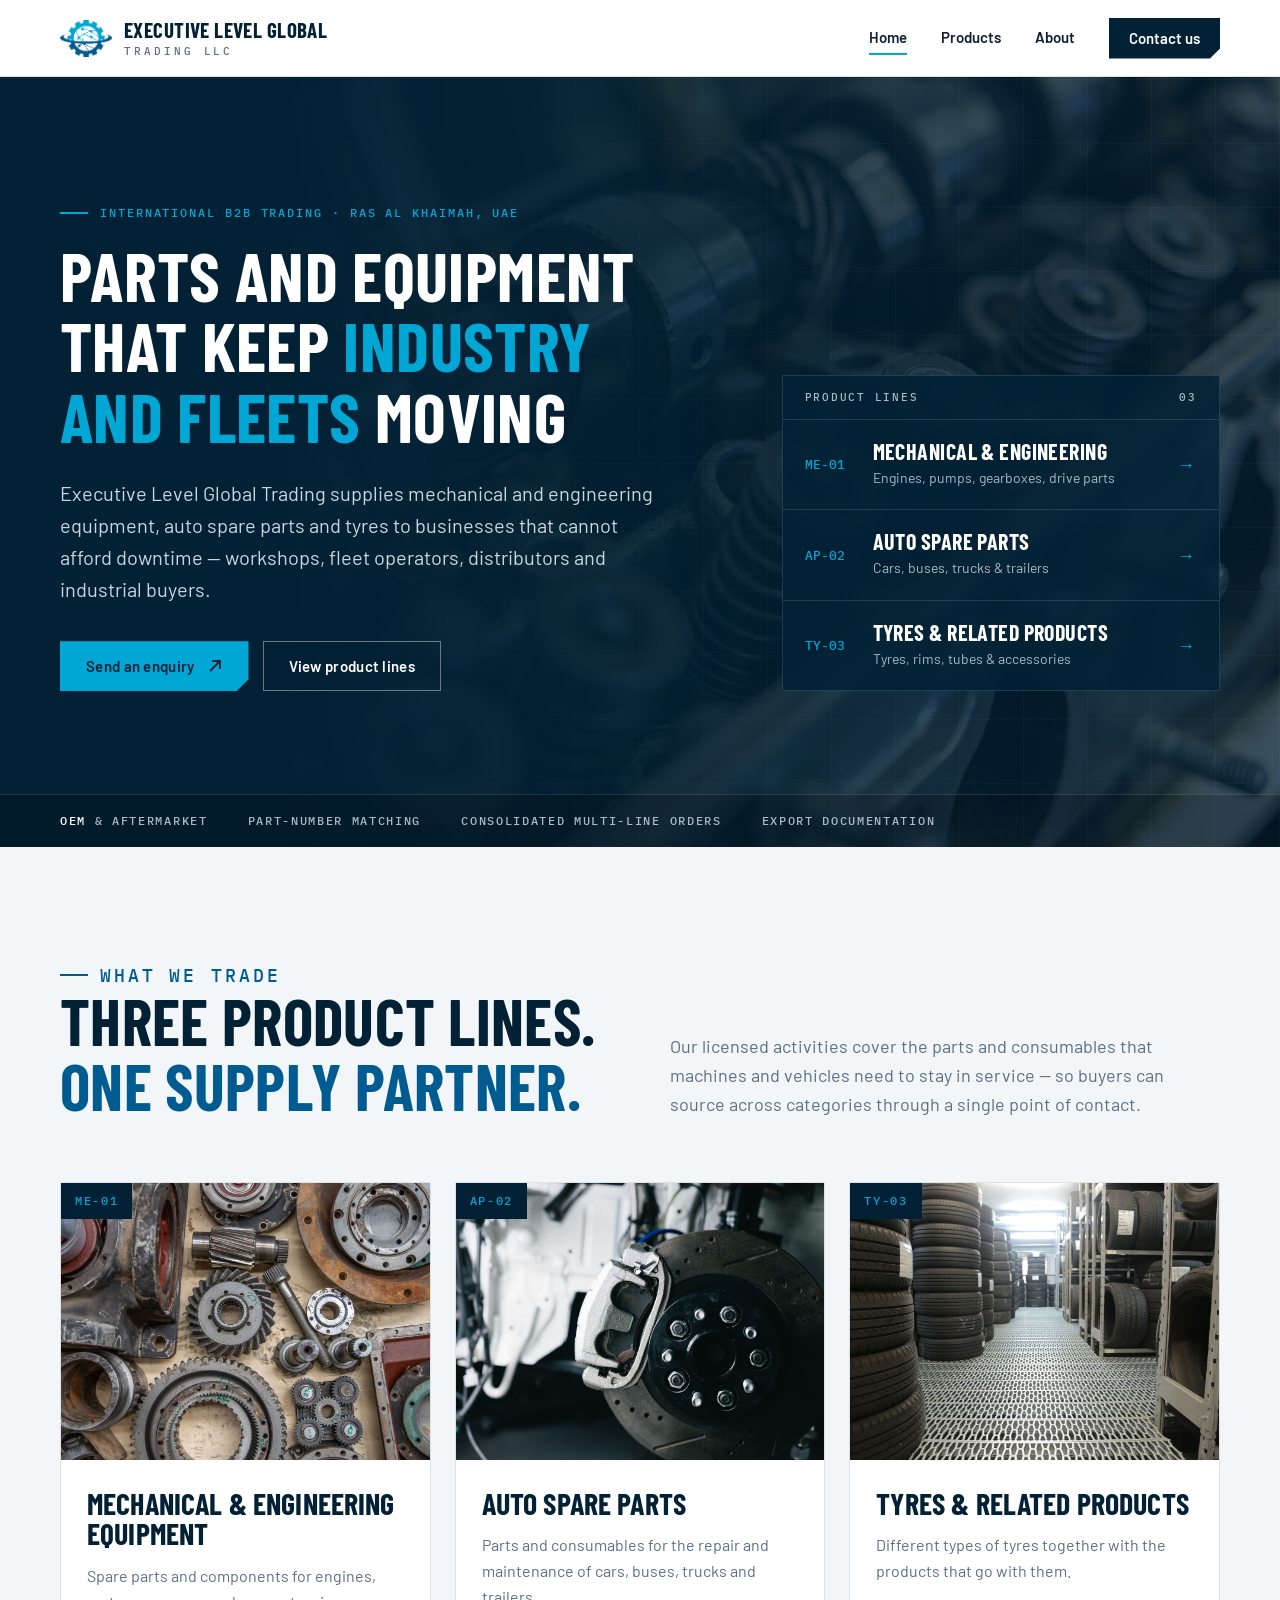
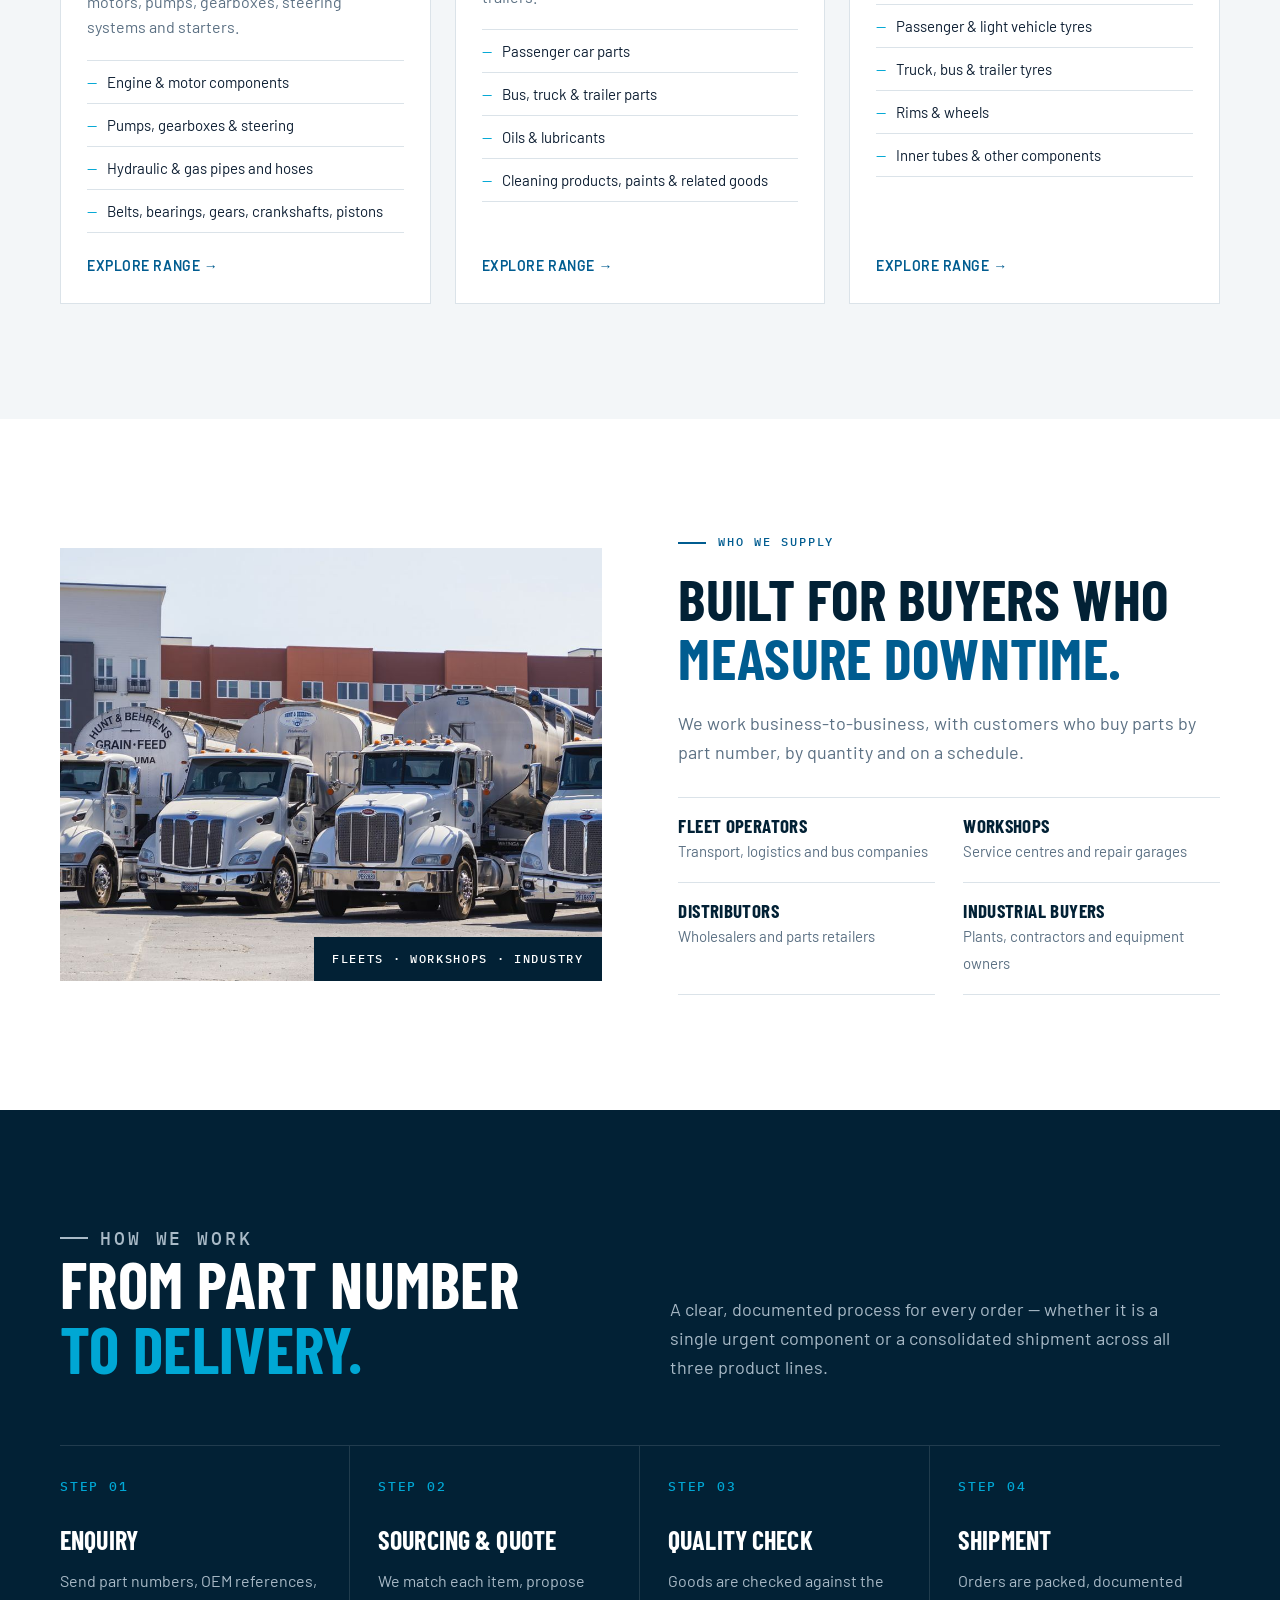
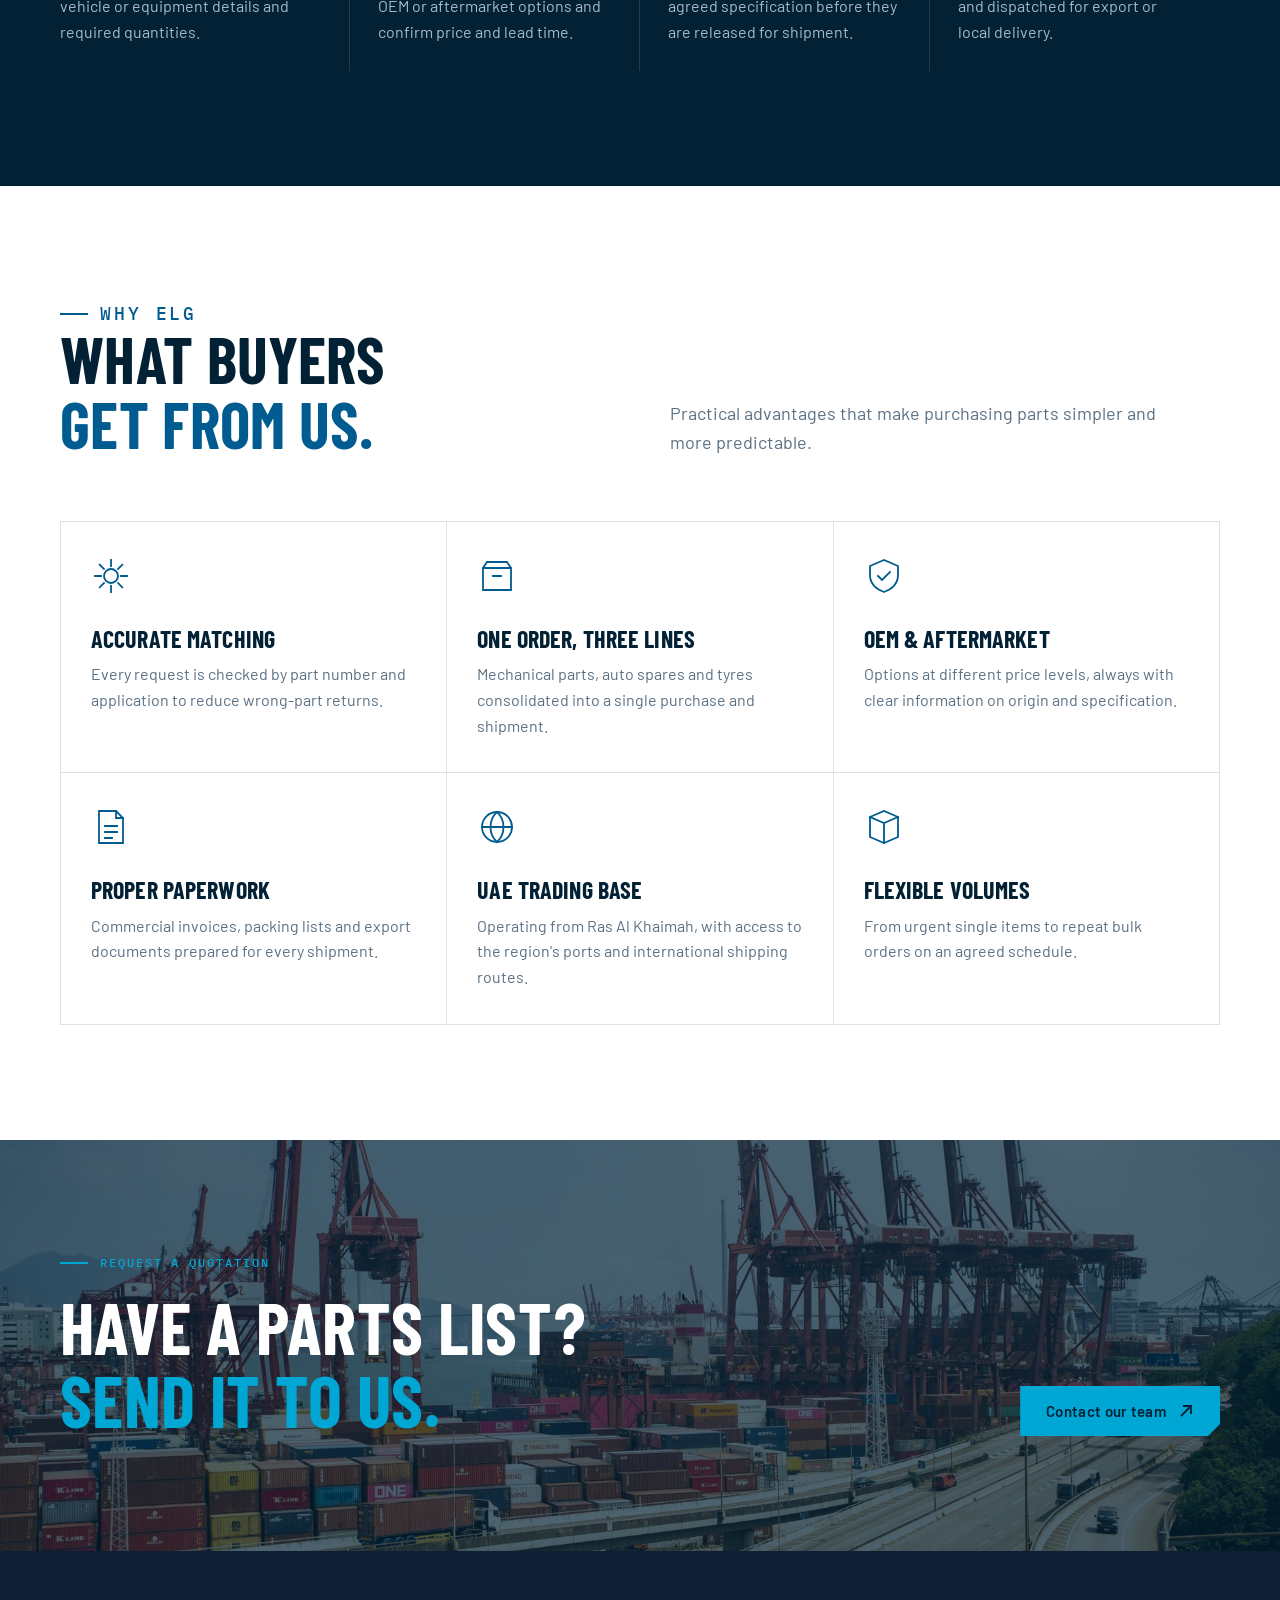
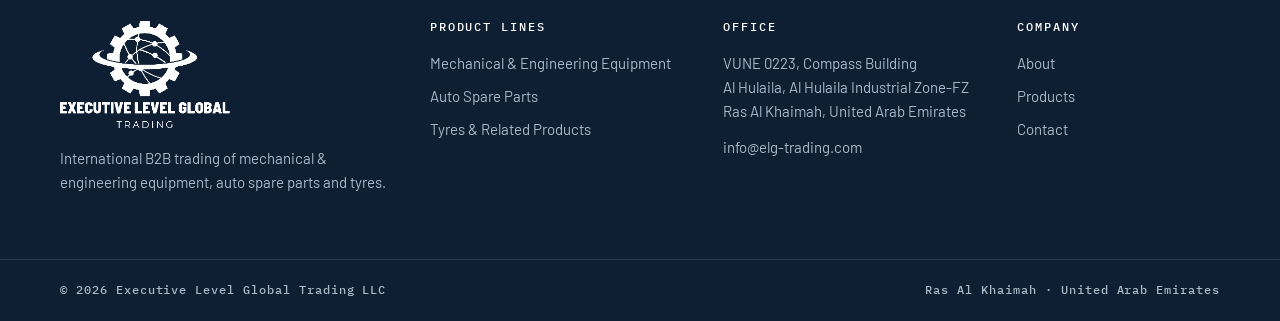
==== index.html @ aacc7387 "Executive Level Global Trading LLC website New B2B site: home, product lines (mechanical & engineeri" ====
<!doctype html>
<html lang="en" class="no-js">
<head>
<meta charset="utf-8">
<meta name="viewport" content="width=device-width, initial-scale=1">
<title>Executive Level Global Trading LLC | Auto Spare Parts, Tyres &amp; Engineering Equipment</title>
<meta name="description" content="Executive Level Global Trading LLC — international B2B trading of mechanical and engineering equipment, auto spare parts, tyres and related products from Ras Al Khaimah, UAE.">
<meta name="theme-color" content="#022135">
<link rel="canonical" href="https://elg-trading.com/">
<link rel="icon" href="favicon.ico" sizes="any">
<link rel="icon" type="image/png" sizes="32x32" href="assets/favicon-32.png">
<link rel="icon" type="image/png" sizes="192x192" href="assets/favicon-192.png">
<link rel="apple-touch-icon" href="assets/apple-touch-icon.png">
<meta property="og:type" content="website">
<meta property="og:site_name" content="Executive Level Global Trading LLC">
<meta property="og:title" content="Executive Level Global Trading LLC | Auto Spare Parts, Tyres &amp; Engineering Equipment">
<meta property="og:description" content="Executive Level Global Trading LLC — international B2B trading of mechanical and engineering equipment, auto spare parts, tyres and related products from Ras Al Khaimah, UAE.">
<meta property="og:url" content="https://elg-trading.com/">
<meta property="og:image" content="https://elg-trading.com/assets/og-image.jpg">
<meta property="og:image:width" content="1200">
<meta property="og:image:height" content="630">
<meta name="twitter:card" content="summary_large_image">
<link rel="preconnect" href="https://fonts.googleapis.com">
<link rel="preconnect" href="https://fonts.gstatic.com" crossorigin>
<link href="https://fonts.googleapis.com/css2?family=Barlow+Condensed:wght@600;700&family=Barlow:wght@400;500;600&family=IBM+Plex+Mono:wght@500&display=swap" rel="stylesheet">
<link rel="stylesheet" href="css/site.css">
<script type="application/ld+json">{"@context": "https://schema.org", "@type": "Organization", "name": "Executive Level Global Trading LLC", "url": "https://elg-trading.com/", "logo": "https://elg-trading.com/assets/logo.png", "image": "https://elg-trading.com/assets/og-image.jpg", "email": "info@elg-trading.com", "description": "International B2B trading of mechanical and engineering equipment, auto spare parts, tyres and related products.", "address": {"@type": "PostalAddress", "streetAddress": "VUNE 0223, Compass Building, Al Hulaila", "addressLocality": "Al Hulaila Industrial Zone-FZ", "addressRegion": "Ras Al Khaimah", "addressCountry": "AE"}}</script>
</head>
<body>
<header class="site-header">
  <div class="wrap">
    <a class="brand" href="index.html" aria-label="Executive Level Global Trading LLC — home">
      <img src="assets/mark.png" alt="" width="52" height="37">
      <span class="brand-name"><strong>Executive Level Global</strong><small>Trading LLC</small></span>
    </a>
    <button class="menu-toggle" aria-label="Menu" aria-expanded="false"><span></span><span></span><span></span></button>
    <nav class="site-nav" aria-label="Main"><a href="index.html" class="active">Home</a><a href="products.html">Products</a><a href="about.html">About</a><a class="nav-cta" href="contact.html">Contact us</a></nav>
  </div>
</header>
<main>
<section class="hero">
  <div class="hero-media"><img src="assets/img/hero-camshaft.jpg" alt="" fetchpriority="high"></div>
  <div class="wrap">
    <div>
      <p class="eyebrow">International B2B trading · Ras Al Khaimah, UAE</p>
      <h1>Parts and equipment that keep <em>industry and fleets</em> moving</h1>
      <p class="hero-lede">Executive Level Global Trading supplies mechanical and engineering equipment, auto spare parts and tyres to businesses that cannot afford downtime — workshops, fleet operators, distributors and industrial buyers.</p>
      <div class="hero-actions">
        <a class="btn btn-primary" href="contact.html">Send an enquiry <svg viewBox="0 0 16 16" fill="none" stroke="currentColor" stroke-width="1.8" aria-hidden="true"><path d="M3 13 13 3M5 3h8v8"/></svg></a>
        <a class="btn btn-ghost" href="products.html">View product lines</a>
      </div>
    </div>
    <div class="spec-sheet" aria-label="Product lines">
      <header><span>Product lines</span><span>03</span></header>
      <a class="spec-row" href="products.html#mechanical"><span class="code">ME-01</span><span><strong>Mechanical &amp; Engineering</strong><span class="sub">Engines, pumps, gearboxes, drive parts</span></span><span class="arrow">→</span></a>
      <a class="spec-row" href="products.html#auto-parts"><span class="code">AP-02</span><span><strong>Auto Spare Parts</strong><span class="sub">Cars, buses, trucks &amp; trailers</span></span><span class="arrow">→</span></a>
      <a class="spec-row" href="products.html#tyres"><span class="code">TY-03</span><span><strong>Tyres &amp; Related Products</strong><span class="sub">Tyres, rims, tubes &amp; accessories</span></span><span class="arrow">→</span></a>
    </div>
  </div>
  <div class="hero-strip"><div class="wrap"><span><b>OEM</b> &amp; aftermarket</span><span>Part-number matching</span><span>Consolidated multi-line orders</span><span>Export documentation</span></div></div>
</section>

<section class="section paper">
  <div class="wrap">
    <div class="section-head">
      <div><p class="eyebrow dark">What we trade</p><h2>Three product lines.<br><span>One supply partner.</span></h2></div>
      <p>Our licensed activities cover the parts and consumables that machines and vehicles need to stay in service — so buyers can source across categories through a single point of contact.</p>
    </div>
    <div class="division-grid">
      <a class="division reveal" href="products.html#mechanical">
        <figure><img src="assets/img/mechanical.jpg" alt="Assorted gears, bearings and mechanical components" loading="lazy"><span class="tag">ME-01</span></figure>
        <div class="division-body">
          <h3>Mechanical &amp; Engineering Equipment</h3>
          <p>Spare parts and components for engines, motors, pumps, gearboxes, steering systems and starters.</p>
          <ul><li>Engine &amp; motor components</li><li>Pumps, gearboxes &amp; steering</li><li>Hydraulic &amp; gas pipes and hoses</li><li>Belts, bearings, gears, crankshafts, pistons</li></ul>
          <span class="more">Explore range →</span>
        </div>
      </a>
      <a class="division reveal" href="products.html#auto-parts">
        <figure><img src="assets/img/auto-parts.jpg" alt="Vehicle brake disc and caliper" loading="lazy"><span class="tag">AP-02</span></figure>
        <div class="division-body">
          <h3>Auto Spare Parts</h3>
          <p>Parts and consumables for the repair and maintenance of cars, buses, trucks and trailers.</p>
          <ul><li>Passenger car parts</li><li>Bus, truck &amp; trailer parts</li><li>Oils &amp; lubricants</li><li>Cleaning products, paints &amp; related goods</li></ul>
          <span class="more">Explore range →</span>
        </div>
      </a>
      <a class="division reveal" href="products.html#tyres">
        <figure><img src="assets/img/tyres.jpg" alt="Tyre storage aisle in a warehouse" loading="lazy"><span class="tag">TY-03</span></figure>
        <div class="division-body">
          <h3>Tyres &amp; Related Products</h3>
          <p>Different types of tyres together with the products that go with them.</p>
          <ul><li>Passenger &amp; light vehicle tyres</li><li>Truck, bus &amp; trailer tyres</li><li>Rims &amp; wheels</li><li>Inner tubes &amp; other components</li></ul>
          <span class="more">Explore range →</span>
        </div>
      </a>
    </div>
  </div>
</section>

<section class="section">
  <div class="wrap split">
    <div class="split-media reveal"><img src="assets/img/fleet.jpg" alt="Row of heavy trucks parked at a depot" loading="lazy"><span class="caption">Fleets · Workshops · Industry</span></div>
    <div class="reveal">
      <p class="eyebrow dark">Who we supply</p>
      <h2>Built for buyers who <span>measure downtime.</span></h2>
      <p class="lead">We work business-to-business, with customers who buy parts by part number, by quantity and on a schedule.</p>
      <div class="client-list">
        <div><strong>Fleet operators</strong><span>Transport, logistics and bus companies</span></div>
        <div><strong>Workshops</strong><span>Service centres and repair garages</span></div>
        <div><strong>Distributors</strong><span>Wholesalers and parts retailers</span></div>
        <div><strong>Industrial buyers</strong><span>Plants, contractors and equipment owners</span></div>
      </div>
    </div>
  </div>
</section>

<section class="section dark">
  <div class="wrap">
    <div class="section-head">
      <div><p class="eyebrow">How we work</p><h2>From part number<br><span>to delivery.</span></h2></div>
      <p>A clear, documented process for every order — whether it is a single urgent component or a consolidated shipment across all three product lines.</p>
    </div>
    <div class="process">
      <div class="step reveal"><span class="num">STEP 01</span><h3>Enquiry</h3><p>Send part numbers, OEM references, vehicle or equipment details and required quantities.</p></div>
      <div class="step reveal"><span class="num">STEP 02</span><h3>Sourcing &amp; quote</h3><p>We match each item, propose OEM or aftermarket options and confirm price and lead time.</p></div>
      <div class="step reveal"><span class="num">STEP 03</span><h3>Quality check</h3><p>Goods are checked against the agreed specification before they are released for shipment.</p></div>
      <div class="step reveal"><span class="num">STEP 04</span><h3>Shipment</h3><p>Orders are packed, documented and dispatched for export or local delivery.</p></div>
    </div>
  </div>
</section>

<section class="section">
  <div class="wrap">
    <div class="section-head">
      <div><p class="eyebrow dark">Why ELG</p><h2>What buyers<br><span>get from us.</span></h2></div>
      <p>Practical advantages that make purchasing parts simpler and more predictable.</p>
    </div>
    <div class="adv-grid">
      <div class="adv reveal"><svg viewBox="0 0 40 40" fill="none" stroke="currentColor" stroke-width="1.8" stroke-linecap="square" aria-hidden="true"><circle cx="20" cy="20" r="7"/><path d="M20 4v6M20 30v6M4 20h6M30 20h6M8.7 8.7l4.2 4.2M27.1 27.1l4.2 4.2M8.7 31.3l4.2-4.2M27.1 12.9l4.2-4.2"/></svg><h3>Accurate matching</h3><p>Every request is checked by part number and application to reduce wrong-part returns.</p></div>
      <div class="adv reveal"><svg viewBox="0 0 40 40" fill="none" stroke="currentColor" stroke-width="1.8" stroke-linecap="square" aria-hidden="true"><path d="M6 12h28v22H6zM6 12l4-6h20l4 6M16 20h8"/></svg><h3>One order, three lines</h3><p>Mechanical parts, auto spares and tyres consolidated into a single purchase and shipment.</p></div>
      <div class="adv reveal"><svg viewBox="0 0 40 40" fill="none" stroke="currentColor" stroke-width="1.8" stroke-linecap="square" aria-hidden="true"><path d="M20 4 6 10v9c0 8 6 14 14 17 8-3 14-9 14-17v-9z"/><path d="m14 20 4 4 8-8"/></svg><h3>OEM &amp; aftermarket</h3><p>Options at different price levels, always with clear information on origin and specification.</p></div>
      <div class="adv reveal"><svg viewBox="0 0 40 40" fill="none" stroke="currentColor" stroke-width="1.8" stroke-linecap="square" aria-hidden="true"><path d="M8 4h17l7 7v25H8z"/><path d="M25 4v7h7M14 19h12M14 25h12M14 31h7"/></svg><h3>Proper paperwork</h3><p>Commercial invoices, packing lists and export documents prepared for every shipment.</p></div>
      <div class="adv reveal"><svg viewBox="0 0 40 40" fill="none" stroke="currentColor" stroke-width="1.8" stroke-linecap="square" aria-hidden="true"><circle cx="20" cy="20" r="15"/><path d="M5 20h30M20 5c4.5 4 6.5 9 6.5 15S24.5 31 20 35c-4.5-4-6.5-9-6.5-15S15.5 9 20 5z"/></svg><h3>UAE trading base</h3><p>Operating from Ras Al Khaimah, with access to the region's ports and international shipping routes.</p></div>
      <div class="adv reveal"><svg viewBox="0 0 40 40" fill="none" stroke="currentColor" stroke-width="1.8" stroke-linecap="square" aria-hidden="true"><path d="M6 30V10l14-6 14 6v20l-14 6z"/><path d="M6 10l14 6 14-6M20 16v20"/></svg><h3>Flexible volumes</h3><p>From urgent single items to repeat bulk orders on an agreed schedule.</p></div>
    </div>
  </div>
</section>

<section class="cta-band">
  <img src="assets/img/port.jpg" alt="" loading="lazy">
  <div class="wrap">
    <div><p class="eyebrow">Request a quotation</p><h2>Have a parts list?<br><span>Send it to us.</span></h2></div>
    <a class="btn btn-primary" href="contact.html">Contact our team <svg viewBox="0 0 16 16" fill="none" stroke="currentColor" stroke-width="1.8" aria-hidden="true"><path d="M3 13 13 3M5 3h8v8"/></svg></a>
  </div>
</section>
</main>
<footer class="site-footer">
  <div class="wrap">
    <div>
      <img src="assets/logo-white.png" alt="Executive Level Global Trading LLC" width="170" height="107" loading="lazy">
      <p>International B2B trading of mechanical &amp; engineering equipment, auto spare parts and tyres.</p>
    </div>
    <div>
      <h4>Product lines</h4>
      <ul>
        <li><a href="products.html#mechanical">Mechanical &amp; Engineering Equipment</a></li>
        <li><a href="products.html#auto-parts">Auto Spare Parts</a></li>
        <li><a href="products.html#tyres">Tyres &amp; Related Products</a></li>
      </ul>
    </div>
    <div>
      <h4>Office</h4>
      <address>VUNE 0223, Compass Building<br>Al Hulaila, Al Hulaila Industrial Zone-FZ<br>Ras Al Khaimah, United Arab Emirates</address>
      <p style="margin-top:12px"><a href="mailto:info@elg-trading.com">info@elg-trading.com</a></p>
    </div>
    <div>
      <h4>Company</h4>
      <ul>
        <li><a href="about.html">About</a></li>
        <li><a href="products.html">Products</a></li>
        <li><a href="contact.html">Contact</a></li>
      </ul>
    </div>
  </div>
  <div class="footer-bottom">
    <div class="wrap">
      <span>© <span data-year>2026</span> Executive Level Global Trading LLC</span>
      <span>Ras Al Khaimah · United Arab Emirates</span>
    </div>
  </div>
</footer>
<script src="js/site.js"></script>
</body>
</html>
---- css/site.css ----
:root {
  --navy: #022135;
  --navy-2: #0a3049;
  --ink: #0e1f33;
  --blue: #005c90;
  --cyan: #00a7d4;
  --steel: #5b7083;
  --mist: #a9bac7;
  --paper: #f3f6f8;
  --white: #ffffff;
  --line: #dbe3e9;
  --line-dark: rgba(255, 255, 255, .12);
  --display: 'Barlow Condensed', 'Arial Narrow', sans-serif;
  --body: 'Barlow', 'Segoe UI', Arial, sans-serif;
  --mono: 'IBM Plex Mono', Consolas, monospace;
  --wrap: 1240px;
  --gutter: clamp(16px, 4vw, 40px);
}

*, *::before, *::after { box-sizing: border-box; }
html { scroll-behavior: smooth; }
body {
  margin: 0;
  background: var(--white);
  color: var(--ink);
  font: 400 17px/1.6 var(--body);
  -webkit-font-smoothing: antialiased;
  overflow-x: hidden;
}
img { max-width: 100%; display: block; }
a { color: inherit; }
h1, h2, h3, h4 { font-family: var(--display); font-weight: 700; line-height: 1.02; margin: 0; letter-spacing: .005em; }
p { margin: 0 0 1em; }

.wrap { width: 100%; max-width: var(--wrap); margin: 0 auto; padding: 0 var(--gutter); }

.eyebrow {
  font: 500 12px/1.4 var(--mono);
  letter-spacing: .16em;
  text-transform: uppercase;
  color: var(--cyan);
  margin: 0 0 18px;
  display: flex;
  align-items: center;
  gap: 12px;
}
.eyebrow::before { content: ""; width: 28px; height: 2px; background: currentColor; flex: none; }
.eyebrow.dark { color: var(--blue); }

/* ---------- header ---------- */
.site-header {
  position: sticky;
  top: 0;
  z-index: 50;
  background: rgba(255, 255, 255, .97);
  border-bottom: 1px solid var(--line);
}
.site-header .wrap { display: flex; align-items: center; justify-content: space-between; height: 76px; gap: 24px; }
.brand { display: flex; align-items: center; gap: 12px; text-decoration: none; color: var(--navy); flex: none; }
.brand img { width: 52px; height: auto; }
.brand-name { display: flex; flex-direction: column; line-height: 1; }
.brand-name strong { font: 700 21px/1 var(--display); letter-spacing: .02em; text-transform: uppercase; }
.brand-name small { font: 500 10.5px/1 var(--mono); letter-spacing: .28em; text-transform: uppercase; color: var(--steel); margin-top: 6px; }

.site-nav { display: flex; align-items: center; gap: 34px; }
.site-nav a {
  text-decoration: none;
  font: 600 15px/1 var(--body);
  color: var(--ink);
  padding: 8px 0;
  border-bottom: 2px solid transparent;
}
.site-nav a:hover { color: var(--blue); }
.site-nav a.active { border-bottom-color: var(--cyan); }
.site-nav .nav-cta {
  background: var(--navy);
  color: var(--white);
  padding: 13px 20px;
  border: 0;
  clip-path: polygon(0 0, 100% 0, 100% calc(100% - 10px), calc(100% - 10px) 100%, 0 100%);
}
.site-nav .nav-cta:hover { background: var(--blue); color: var(--white); }

.menu-toggle { display: none; background: none; border: 0; width: 44px; height: 44px; padding: 10px; cursor: pointer; }
.menu-toggle span { display: block; height: 2px; background: var(--navy); margin: 6px 0; transition: transform .25s, opacity .25s; }
.menu-open .menu-toggle span:nth-child(1) { transform: translateY(8px) rotate(45deg); }
.menu-open .menu-toggle span:nth-child(2) { opacity: 0; }
.menu-open .menu-toggle span:nth-child(3) { transform: translateY(-8px) rotate(-45deg); }

/* ---------- buttons ---------- */
.btn {
  display: inline-flex;
  align-items: center;
  gap: 12px;
  font: 600 15px/1 var(--body);
  letter-spacing: .02em;
  text-decoration: none;
  padding: 17px 26px;
  border: 0;
  cursor: pointer;
  clip-path: polygon(0 0, 100% 0, 100% calc(100% - 12px), calc(100% - 12px) 100%, 0 100%);
  transition: background .2s, color .2s;
}
.btn svg { width: 16px; height: 16px; }
.btn-primary { background: var(--cyan); color: var(--navy); }
.btn-primary:hover { background: var(--white); }
.btn-dark { background: var(--navy); color: var(--white); }
.btn-dark:hover { background: var(--blue); }
.btn-ghost { background: transparent; color: var(--white); box-shadow: inset 0 0 0 1px rgba(255, 255, 255, .4); clip-path: none; }
.btn-ghost:hover { background: rgba(255, 255, 255, .08); }

/* ---------- hero ---------- */
.hero {
  position: relative;
  background: var(--navy);
  color: var(--white);
  overflow: hidden;
  isolation: isolate;
}
.hero-media { position: absolute; inset: 0; z-index: -2; }
.hero-media img { width: 100%; height: 100%; object-fit: cover; opacity: .38; }
.hero::before {
  content: "";
  position: absolute;
  inset: 0;
  z-index: -1;
  background:
    linear-gradient(90deg, var(--navy) 22%, rgba(2, 33, 53, .55) 70%, rgba(2, 33, 53, .3)),
    repeating-linear-gradient(0deg, transparent 0 63px, rgba(255, 255, 255, .045) 63px 64px),
    repeating-linear-gradient(90deg, transparent 0 63px, rgba(255, 255, 255, .045) 63px 64px);
}
.hero .wrap {
  display: grid;
  grid-template-columns: minmax(0, 1.25fr) minmax(0, .85fr);
  gap: clamp(32px, 6vw, 90px);
  align-items: end;
  padding-top: clamp(70px, 10vw, 130px);
  padding-bottom: clamp(60px, 8vw, 110px);
}
.hero h1 { font-size: clamp(42px, 5.4vw, 76px); text-transform: uppercase; margin-bottom: 26px; }
.hero h1 em { font-style: normal; color: var(--cyan); }
.hero-lede { font-size: clamp(17px, 1.6vw, 20px); color: #c9d6df; max-width: 600px; margin-bottom: 36px; }
.hero-actions { display: flex; flex-wrap: wrap; gap: 14px; }

.spec-sheet {
  background: rgba(2, 33, 53, .82);
  border: 1px solid var(--line-dark);
  backdrop-filter: blur(6px);
}
.spec-sheet header {
  display: flex;
  justify-content: space-between;
  font: 500 11px/1 var(--mono);
  letter-spacing: .16em;
  color: var(--mist);
  padding: 16px 22px;
  border-bottom: 1px solid var(--line-dark);
  text-transform: uppercase;
}
.spec-row {
  display: grid;
  grid-template-columns: 54px 1fr 20px;
  align-items: center;
  gap: 14px;
  padding: 20px 22px;
  border-bottom: 1px solid var(--line-dark);
  text-decoration: none;
  transition: background .2s;
}
.spec-row:last-child { border-bottom: 0; }
.spec-row:hover { background: rgba(0, 167, 212, .1); }
.spec-row .code { font: 500 13px/1 var(--mono); color: var(--cyan); }
.spec-row strong { display: block; font: 700 22px/1.05 var(--display); text-transform: uppercase; letter-spacing: .02em; }
.spec-row span.sub { display: block; font-size: 14px; color: var(--mist); margin-top: 4px; }
.spec-row .arrow { color: var(--cyan); font-size: 18px; }

.hero-strip { border-top: 1px solid var(--line-dark); background: rgba(0, 0, 0, .18); }
.hero-strip .wrap {
  display: flex;
  flex-wrap: wrap;
  gap: 10px 40px;
  padding-top: 18px;
  padding-bottom: 18px;
  align-items: center;
  font: 500 12px/1.4 var(--mono);
  letter-spacing: .14em;
  text-transform: uppercase;
  color: var(--mist);
}
.hero-strip b { color: var(--white); font-weight: 500; }

/* ---------- sections ---------- */
.section { padding: clamp(70px, 9vw, 120px) 0; }
.section.paper { background: var(--paper); }
.section.dark { background: var(--navy); color: var(--white); }
.section-head {
  display: grid;
  grid-template-columns: minmax(0, 1fr) minmax(0, 1fr);
  gap: 24px 60px;
  align-items: end;
  margin-bottom: clamp(40px, 5vw, 64px);
}
.section-head h2 { font-size: clamp(38px, 5vw, 64px); text-transform: uppercase; color: var(--navy); }
.section.dark .section-head h2 { color: var(--white); }
.section-head h2 span { color: var(--blue); }
.section.dark .section-head h2 span { color: var(--cyan); }
.section-head p { color: var(--steel); font-size: 18px; margin: 0; max-width: 520px; }
.section.dark .section-head p { color: var(--mist); }

/* divisions */
.division-grid { display: grid; grid-template-columns: repeat(3, minmax(0, 1fr)); gap: 24px; }
.division {
  display: flex;
  flex-direction: column;
  background: var(--white);
  border: 1px solid var(--line);
  text-decoration: none;
  transition: border-color .2s, transform .2s;
}
.division:hover { border-color: var(--blue); transform: translateY(-4px); }
.division figure { margin: 0; position: relative; aspect-ratio: 4 / 3; overflow: hidden; background: var(--navy); }
.division figure img { width: 100%; height: 100%; object-fit: cover; transition: transform .6s; }
.division:hover figure img { transform: scale(1.04); }
.division .tag {
  position: absolute;
  left: 0;
  top: 0;
  background: var(--navy);
  color: var(--cyan);
  font: 500 12px/1 var(--mono);
  letter-spacing: .14em;
  padding: 12px 14px;
}
.division-body { padding: 28px 26px 30px; display: flex; flex-direction: column; flex: 1; }
.division h3 { font-size: 30px; text-transform: uppercase; color: var(--navy); margin-bottom: 14px; }
.division p { color: var(--steel); font-size: 16px; }
.division ul { list-style: none; margin: 4px 0 26px; padding: 0; border-top: 1px solid var(--line); }
.division li { padding: 9px 0; border-bottom: 1px solid var(--line); font-size: 15px; display: flex; gap: 10px; }
.division li::before { content: "—"; color: var(--cyan); }
.division .more { margin-top: auto; font: 600 14px/1 var(--body); color: var(--blue); letter-spacing: .04em; text-transform: uppercase; }

/* clients */
.split { display: grid; grid-template-columns: minmax(0, 1fr) minmax(0, 1fr); gap: clamp(32px, 6vw, 80px); align-items: center; }
.split-media { position: relative; }
.split-media img { width: 100%; aspect-ratio: 5 / 4; object-fit: cover; }
.split-media .caption {
  position: absolute;
  right: 0;
  bottom: 0;
  background: var(--navy);
  color: var(--white);
  font: 500 12px/1.4 var(--mono);
  letter-spacing: .14em;
  text-transform: uppercase;
  padding: 14px 18px;
}
.split h2 { font-size: clamp(36px, 4.6vw, 58px); text-transform: uppercase; color: var(--navy); margin-bottom: 22px; }
.split h2 span { color: var(--blue); }
.split .lead { color: var(--steel); font-size: 18px; }
.client-list { display: grid; grid-template-columns: 1fr 1fr; gap: 0 28px; margin-top: 30px; border-top: 1px solid var(--line); }
.client-list div { padding: 18px 0; border-bottom: 1px solid var(--line); }
.client-list strong { display: block; font: 700 19px/1.1 var(--display); text-transform: uppercase; color: var(--navy); letter-spacing: .02em; }
.client-list span { font-size: 15px; color: var(--steel); }

/* process */
.process { display: grid; grid-template-columns: repeat(4, minmax(0, 1fr)); border-top: 1px solid var(--line-dark); counter-reset: step; }
.step { padding: 34px 28px 10px 0; border-right: 1px solid var(--line-dark); }
.step + .step { padding-left: 28px; }
.step:last-child { border-right: 0; }
.step .num { font: 500 13px/1 var(--mono); color: var(--cyan); letter-spacing: .14em; display: block; margin-bottom: 34px; }
.step h3 { font-size: 26px; text-transform: uppercase; margin-bottom: 14px; }
.step p { color: var(--mist); font-size: 16px; }

/* advantages */
.adv-grid { display: grid; grid-template-columns: repeat(3, minmax(0, 1fr)); gap: 1px; background: var(--line); border: 1px solid var(--line); }
.adv { background: var(--white); padding: 34px 30px; }
.adv svg { width: 40px; height: 40px; color: var(--blue); margin-bottom: 24px; }
.adv h3 { font-size: 24px; text-transform: uppercase; color: var(--navy); margin-bottom: 10px; }
.adv p { color: var(--steel); font-size: 16px; margin: 0; }

/* CTA band */
.cta-band { position: relative; color: var(--white); background: var(--navy); overflow: hidden; isolation: isolate; }
.cta-band img { position: absolute; inset: 0; width: 100%; height: 100%; object-fit: cover; opacity: .3; z-index: -1; }
.cta-band .wrap { padding-top: clamp(70px, 9vw, 120px); padding-bottom: clamp(70px, 9vw, 120px); display: flex; flex-wrap: wrap; align-items: end; justify-content: space-between; gap: 30px; }
.cta-band h2 { font-size: clamp(40px, 5.6vw, 76px); text-transform: uppercase; max-width: 800px; }
.cta-band h2 span { color: var(--cyan); }

/* ---------- page hero (inner pages) ---------- */
.page-hero { background: var(--navy); color: var(--white); position: relative; overflow: hidden; isolation: isolate; }
.page-hero::before {
  content: "";
  position: absolute;
  inset: 0;
  z-index: -1;
  background:
    repeating-linear-gradient(0deg, transparent 0 63px, rgba(255, 255, 255, .045) 63px 64px),
    repeating-linear-gradient(90deg, transparent 0 63px, rgba(255, 255, 255, .045) 63px 64px);
}
.page-hero .wrap { padding-top: clamp(60px, 8vw, 110px); padding-bottom: clamp(50px, 7vw, 90px); }
.page-hero h1 { font-size: clamp(46px, 7vw, 92px); text-transform: uppercase; max-width: 960px; margin-bottom: 22px; }
.page-hero h1 span { color: var(--cyan); }
.page-hero p { color: #c9d6df; font-size: 19px; max-width: 680px; margin: 0; }
.page-hero .crumbs { font: 500 12px/1 var(--mono); letter-spacing: .16em; color: var(--mist); text-transform: uppercase; margin-bottom: 28px; }
.page-hero .crumbs a { text-decoration: none; }
.page-hero .crumbs a:hover { color: var(--white); }

/* jump nav on products page */
.jump { background: var(--paper); border-bottom: 1px solid var(--line); position: sticky; top: 76px; z-index: 40; }
.jump .wrap { display: flex; gap: 0; overflow-x: auto; }
.jump a {
  flex: none;
  text-decoration: none;
  padding: 18px 26px 18px 0;
  margin-right: 26px;
  font: 600 14px/1 var(--body);
  letter-spacing: .04em;
  text-transform: uppercase;
  color: var(--steel);
  border-right: 1px solid var(--line);
}
.jump a:last-child { border-right: 0; }
.jump a b { font: 500 12px/1 var(--mono); color: var(--cyan); margin-right: 8px; }
.jump a:hover { color: var(--navy); }

/* catalogue */
.catalogue { scroll-margin-top: 140px; }
.cat-intro { display: grid; grid-template-columns: minmax(0, .9fr) minmax(0, 1.1fr); gap: clamp(32px, 6vw, 80px); align-items: start; margin-bottom: 50px; }
.cat-intro .code { font: 500 13px/1.6 var(--mono); letter-spacing: .16em; color: var(--blue); display: block; margin-bottom: 18px; }
.cat-intro h2 { font-size: clamp(40px, 5.2vw, 68px); text-transform: uppercase; color: var(--navy); margin-bottom: 22px; }
.cat-intro p { color: var(--steel); font-size: 18px; }
.cat-intro img { width: 100%; aspect-ratio: 16 / 10; object-fit: cover; }
.cat-grid { display: grid; grid-template-columns: repeat(3, minmax(0, 1fr)); gap: 1px; background: var(--line); border: 1px solid var(--line); }
.cat-card { background: var(--white); padding: 28px 26px 26px; }
.section.paper .cat-card { background: var(--white); }
.cat-card .ref { font: 500 12px/1 var(--mono); color: var(--cyan); letter-spacing: .12em; }
.cat-card h3 { font-size: 23px; text-transform: uppercase; color: var(--navy); margin: 14px 0 12px; }
.cat-card p { color: var(--steel); font-size: 15.5px; margin: 0; }
.cat-strip { display: grid; grid-template-columns: repeat(3, minmax(0, 1fr)); gap: 24px; margin-top: 24px; }
.cat-strip img { width: 100%; aspect-ratio: 4 / 3; object-fit: cover; }

.note {
  margin-top: 40px;
  padding: 24px 28px;
  border-left: 3px solid var(--cyan);
  background: var(--paper);
  color: var(--ink);
  font-size: 16px;
}
.section.paper .note { background: var(--white); }

/* about */
.facts { display: grid; grid-template-columns: repeat(3, minmax(0, 1fr)); border-top: 1px solid var(--line); border-bottom: 1px solid var(--line); }
.fact { padding: 30px 28px 30px 0; }
.fact + .fact { border-left: 1px solid var(--line); padding-left: 28px; }
.fact span { display: block; font: 500 12px/1 var(--mono); letter-spacing: .14em; text-transform: uppercase; color: var(--steel); margin-bottom: 12px; }
.fact strong { font: 700 24px/1.15 var(--display); text-transform: uppercase; color: var(--navy); }
.licence-list { list-style: none; margin: 0; padding: 0; border-top: 1px solid var(--line-dark); }
.licence-list li { display: grid; grid-template-columns: 70px 1fr; gap: 20px; padding: 26px 0; border-bottom: 1px solid var(--line-dark); }
.licence-list .code { font: 500 13px/1.6 var(--mono); color: var(--cyan); }
.licence-list strong { display: block; font: 700 26px/1.1 var(--display); text-transform: uppercase; margin-bottom: 8px; }
.licence-list p { color: var(--mist); margin: 0; font-size: 16px; }
.values { display: grid; grid-template-columns: repeat(4, minmax(0, 1fr)); gap: 24px; }
.value { border-top: 3px solid var(--navy); padding-top: 22px; }
.value h3 { font-size: 26px; text-transform: uppercase; color: var(--navy); margin-bottom: 10px; }
.value p { color: var(--steel); font-size: 16px; margin: 0; }

/* contact */
.contact-grid { display: grid; grid-template-columns: minmax(0, .85fr) minmax(0, 1.15fr); gap: clamp(32px, 6vw, 80px); align-items: start; }
.office { background: var(--navy); color: var(--white); padding: clamp(28px, 4vw, 44px); }
.office .label { font: 500 12px/1 var(--mono); letter-spacing: .16em; text-transform: uppercase; color: var(--cyan); display: block; margin-bottom: 12px; }
.office address { font-style: normal; font: 600 24px/1.25 var(--display); text-transform: uppercase; letter-spacing: .02em; margin-bottom: 30px; }
.office .mail { font: 600 22px/1.2 var(--body); color: var(--white); text-decoration: none; border-bottom: 2px solid var(--cyan); }
.office .mail:hover { color: var(--cyan); }
.office hr { border: 0; border-top: 1px solid var(--line-dark); margin: 30px 0; }
.office .btn { margin-top: 6px; }

.form { display: grid; grid-template-columns: 1fr 1fr; gap: 20px; }
.form .full { grid-column: 1 / -1; }
.form label { display: block; font: 500 12px/1 var(--mono); letter-spacing: .14em; text-transform: uppercase; color: var(--steel); margin-bottom: 10px; }
.form input, .form select, .form textarea {
  width: 100%;
  font: 400 16px/1.4 var(--body);
  color: var(--ink);
  background: var(--paper);
  border: 1px solid var(--line);
  border-radius: 0;
  padding: 14px 16px;
  outline: none;
  transition: border-color .2s, background .2s;
}
.form input:focus, .form select:focus, .form textarea:focus { border-color: var(--blue); background: var(--white); }
.form textarea { min-height: 150px; resize: vertical; }
.form .hint { font-size: 14px; color: var(--steel); margin: 0; }

/* ---------- footer ---------- */
.site-footer { background: var(--ink); color: var(--mist); font-size: 15px; }
.site-footer .wrap { display: grid; grid-template-columns: 1.3fr 1fr 1fr .8fr; gap: 40px; padding-top: 70px; padding-bottom: 50px; }
.site-footer img { width: 170px; margin-bottom: 18px; }
.site-footer h4 { font: 500 12px/1 var(--mono); letter-spacing: .16em; text-transform: uppercase; color: var(--white); margin-bottom: 18px; }
.site-footer ul { list-style: none; margin: 0; padding: 0; }
.site-footer li { margin-bottom: 9px; }
.site-footer a { text-decoration: none; }
.site-footer a:hover { color: var(--white); }
.site-footer address { font-style: normal; }
.footer-bottom { border-top: 1px solid var(--line-dark); }
.footer-bottom .wrap { display: flex; flex-wrap: wrap; justify-content: space-between; gap: 10px; padding-top: 22px; padding-bottom: 22px; font: 500 12px/1.4 var(--mono); letter-spacing: .08em; grid-template-columns: none; }

/* ---------- reveal ---------- */
.reveal { opacity: 0; transform: translateY(18px); transition: opacity .7s ease, transform .7s ease; }
.reveal.in { opacity: 1; transform: none; }
@media (prefers-reduced-motion: reduce) {
  .reveal { opacity: 1; transform: none; transition: none; }
  html { scroll-behavior: auto; }
}
.no-js .reveal { opacity: 1; transform: none; }

/* ---------- responsive ---------- */
@media (max-width: 1080px) {
  .site-nav { gap: 24px; }
  .division-grid, .cat-grid { grid-template-columns: 1fr 1fr; }
  .adv-grid { grid-template-columns: 1fr 1fr; }
  .process { grid-template-columns: 1fr 1fr; }
  .step:nth-child(2) { border-right: 0; }
  .step:nth-child(3) { padding-left: 0; }
  .step:nth-child(n+3) { border-top: 1px solid var(--line-dark); }
  .values { grid-template-columns: 1fr 1fr; }
  .site-footer .wrap { grid-template-columns: 1fr 1fr; }
}
@media (max-width: 900px) {
  .menu-toggle { display: block; }
  .site-nav {
    position: fixed;
    top: 76px;
    left: 0;
    right: 0;
    bottom: 0;
    background: var(--white);
    flex-direction: column;
    align-items: stretch;
    gap: 0;
    padding: 10px var(--gutter) 30px;
    transform: translateX(100%);
    transition: transform .3s ease;
    overflow-y: auto;
  }
  .menu-open .site-nav { transform: none; }
  .site-nav a { font-size: 22px; font-family: var(--display); text-transform: uppercase; padding: 20px 0; border-bottom: 1px solid var(--line); }
  .site-nav a.active { border-bottom-color: var(--line); color: var(--blue); }
  .site-nav .nav-cta { margin-top: 24px; text-align: center; padding: 20px; }
  .hero .wrap, .split, .cat-intro, .contact-grid, .section-head { grid-template-columns: 1fr; }
  .hero .wrap { align-items: start; }
  .split-media { order: -1; }
  .cat-strip { grid-template-columns: 1fr 1fr; }
  .cat-strip img:nth-child(3) { display: none; }
  .facts { grid-template-columns: 1fr; }
  .fact + .fact { border-left: 0; padding-left: 0; border-top: 1px solid var(--line); }
}
@media (max-width: 640px) {
  body { font-size: 16px; }
  .brand img { width: 44px; }
  .brand-name strong { font-size: 18px; }
  .brand-name small { letter-spacing: .2em; }
  .division-grid, .cat-grid, .adv-grid, .process, .values, .client-list, .form { grid-template-columns: 1fr; }
  .step, .step + .step { padding: 28px 0 6px; border-right: 0; }
  .step + .step { border-top: 1px solid var(--line-dark); }
  .step .num { margin-bottom: 18px; }
  .site-footer .wrap { grid-template-columns: 1fr; }
  .hero-actions .btn { width: 100%; justify-content: center; }
  .spec-row strong { font-size: 20px; }
  .licence-list li { grid-template-columns: 1fr; gap: 8px; }
}
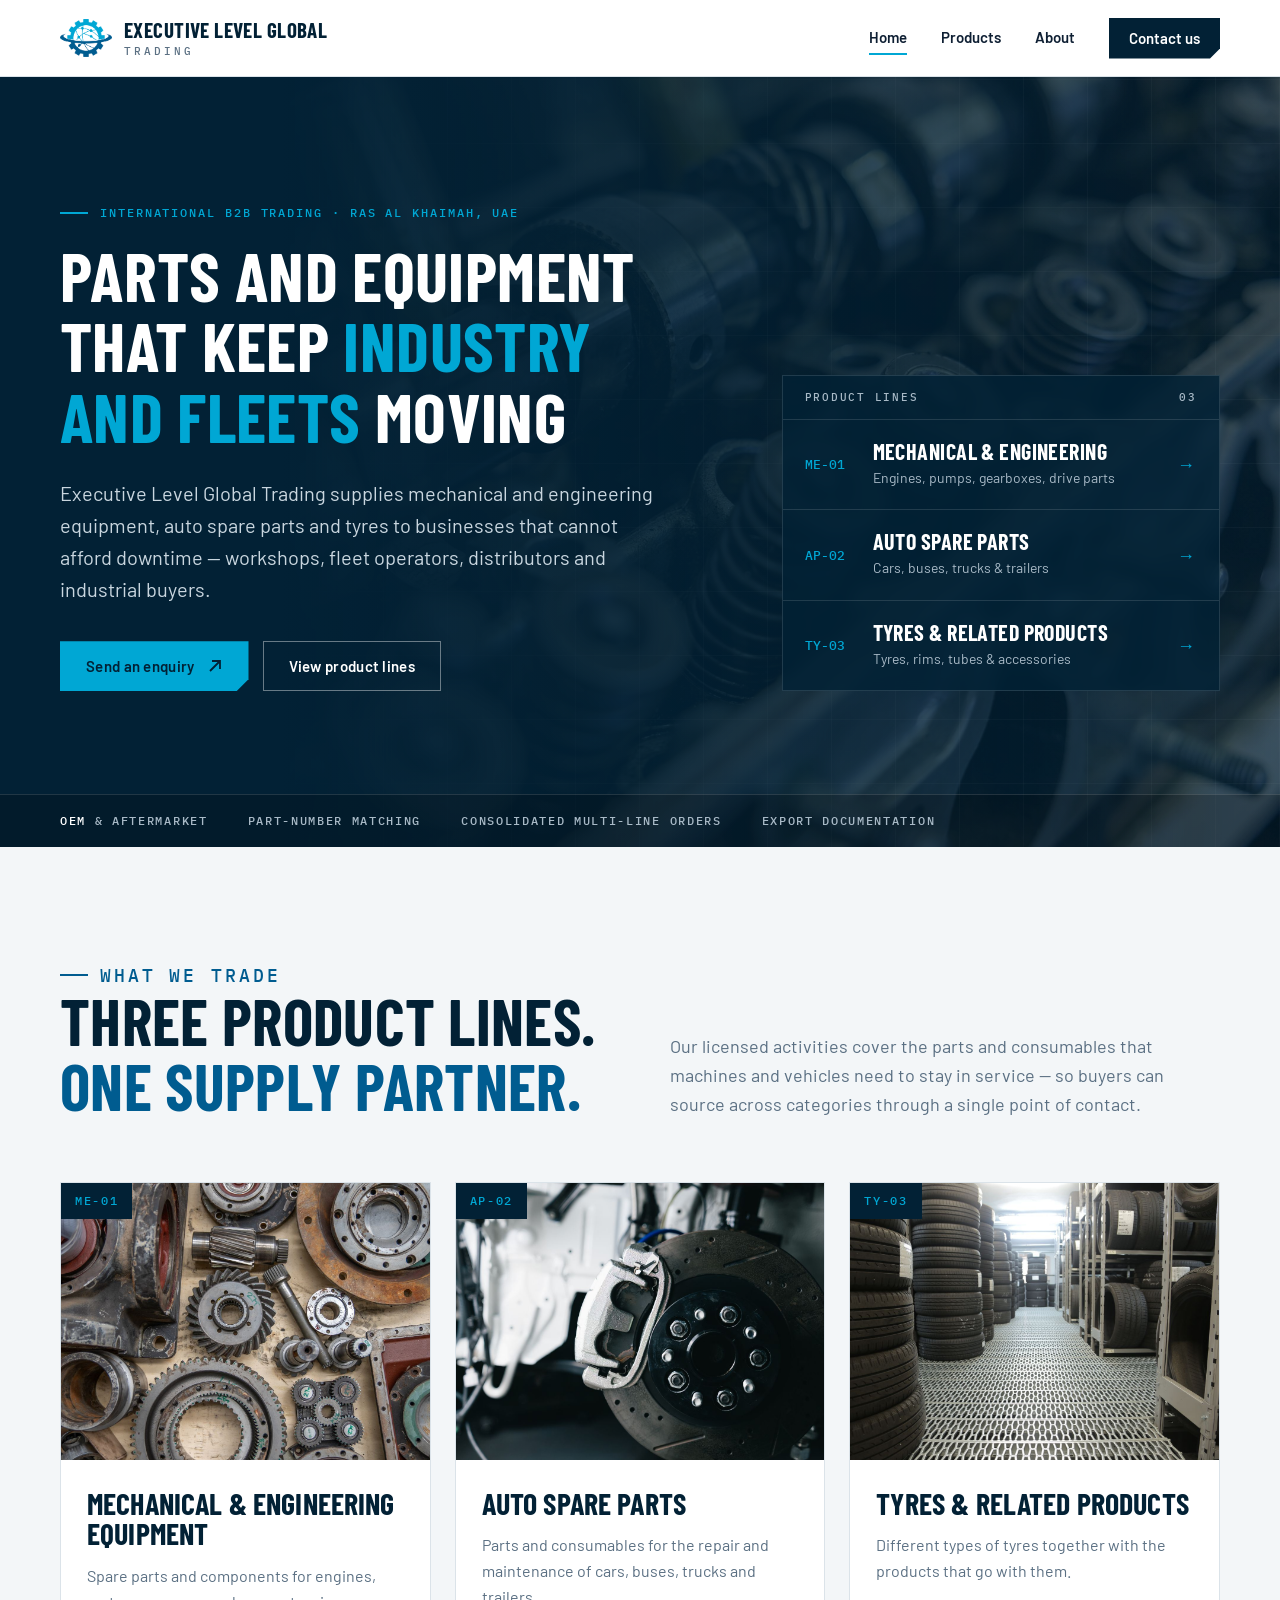
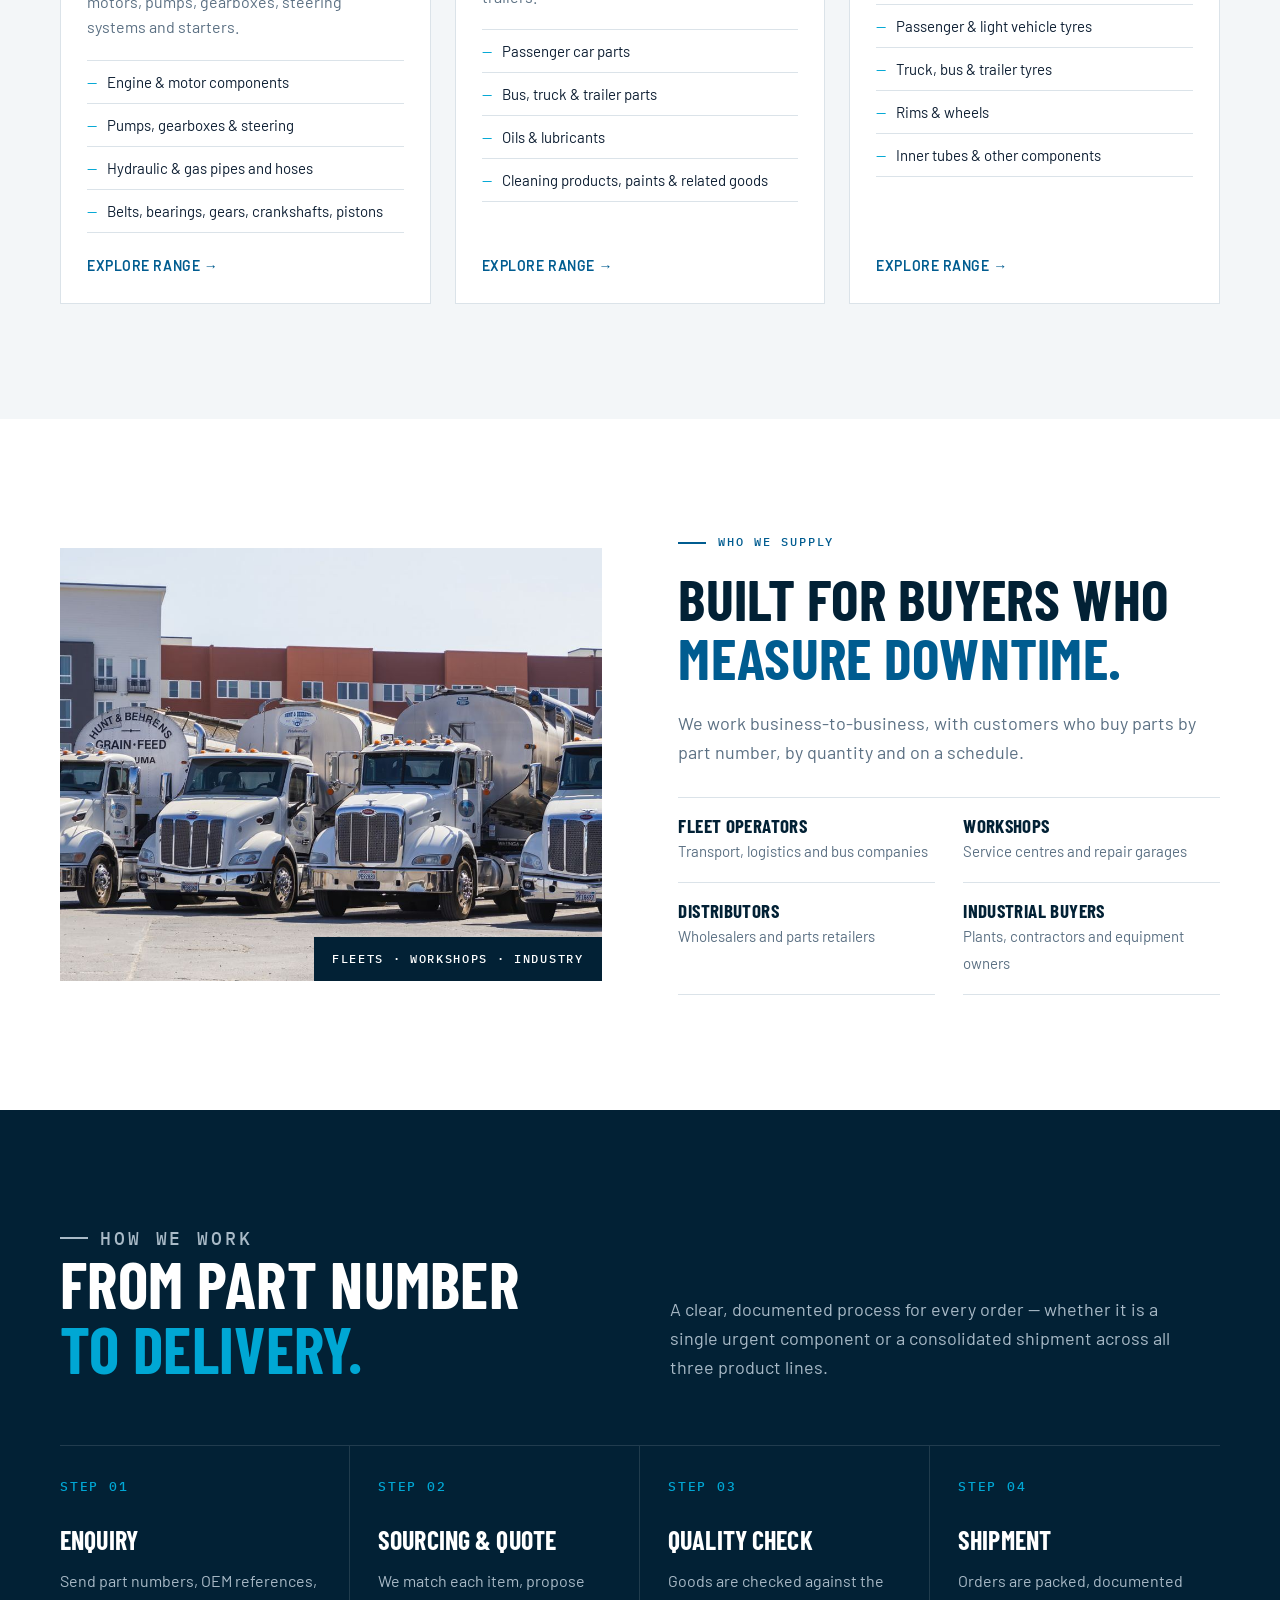
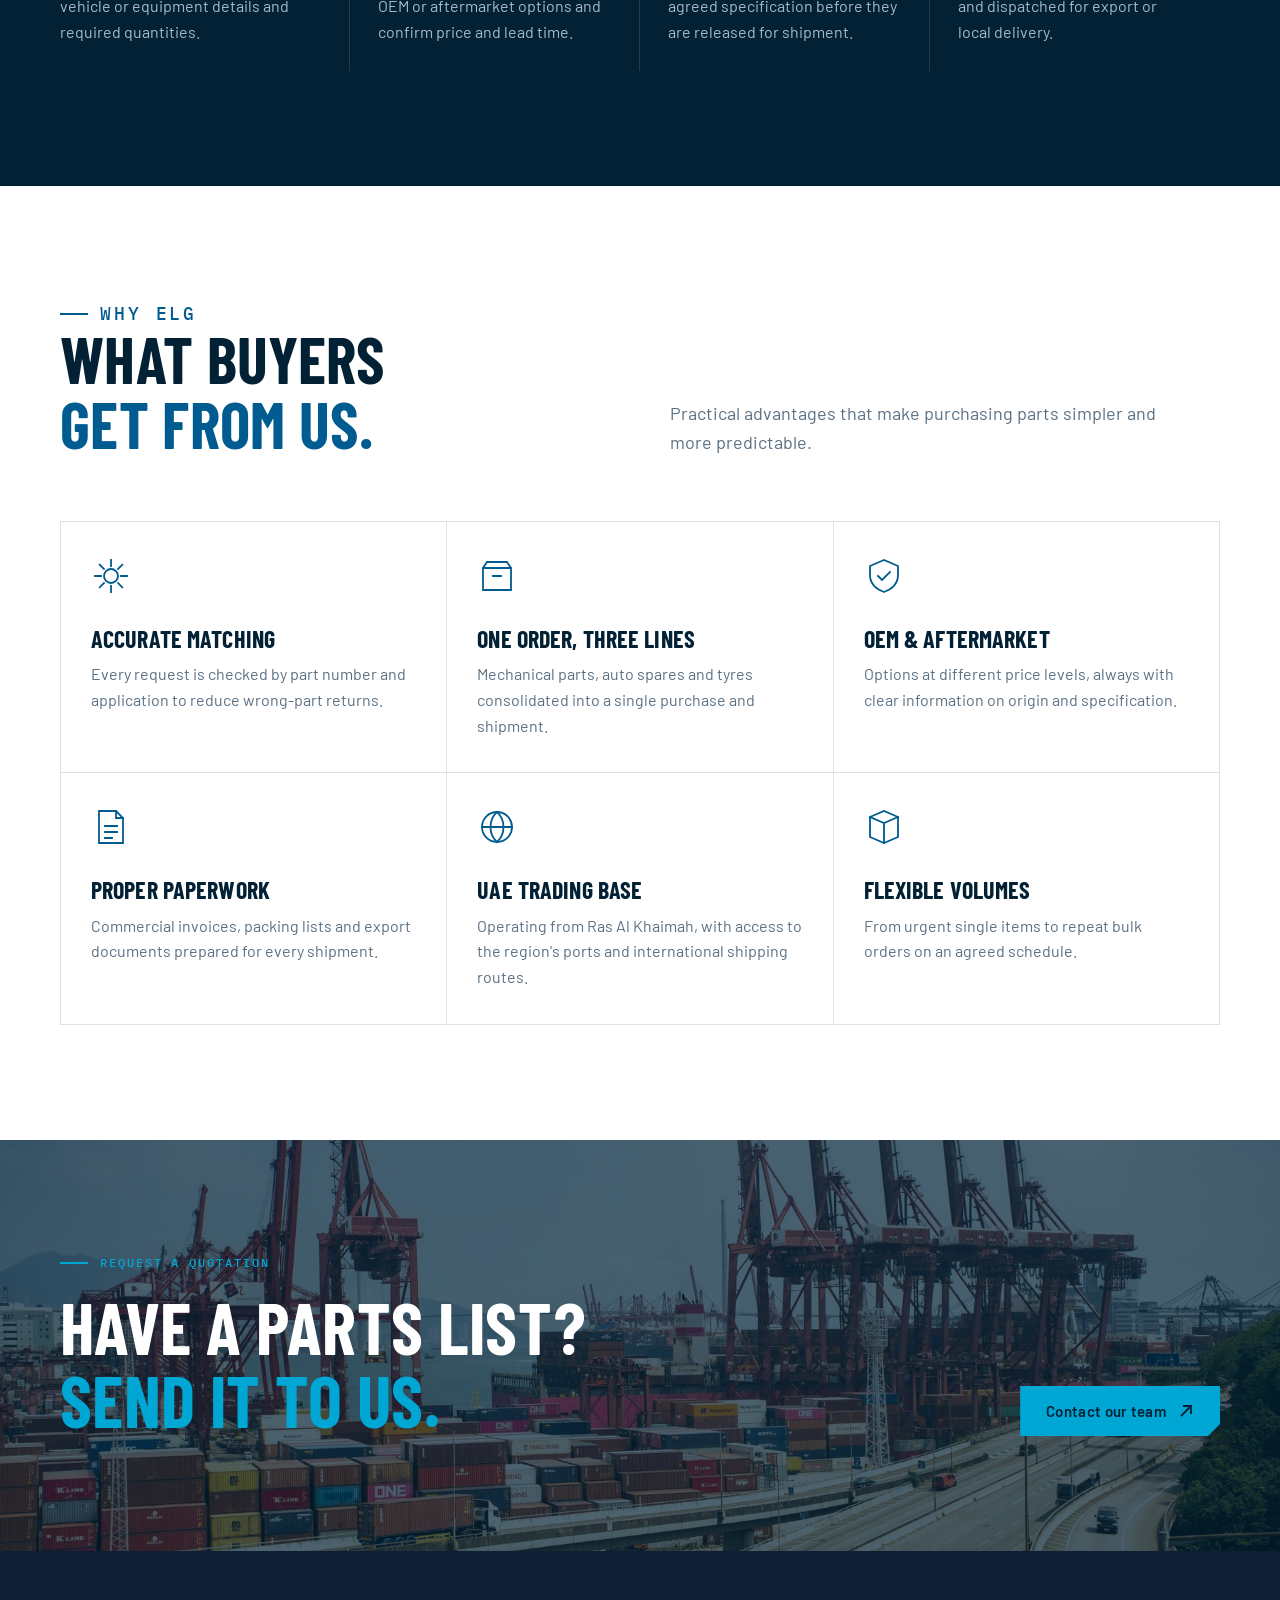
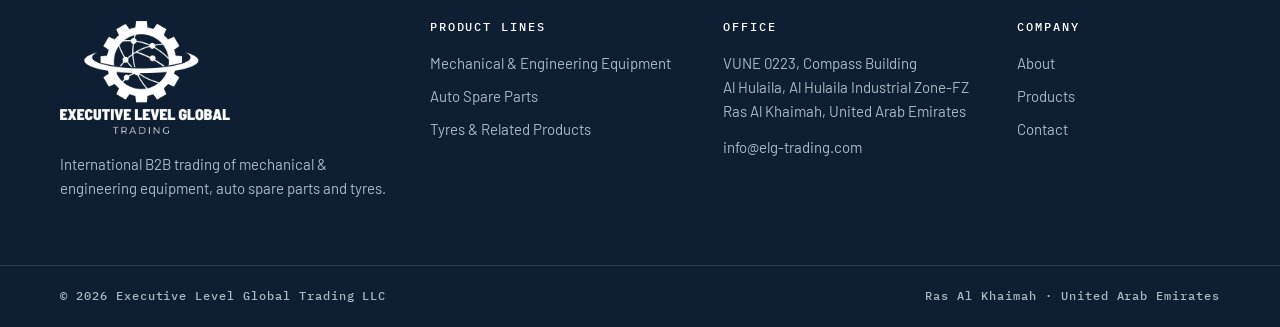
==== commit 0b9458ff: "Use the client's updated logo; drop LLC from the header wordmark Co-Authored-By: Claude Opus 5.5 <no" ====
--- a/index.html
+++ b/index.html
@@ -29,12 +29,12 @@
 <body>
 <header class="site-header">
   <div class="wrap">
-    <a class="brand" href="index.html" aria-label="Executive Level Global Trading LLC — home">
+    <a class="brand" href="/" aria-label="Executive Level Global Trading LLC — home">
       <img src="assets/mark.png" alt="" width="52" height="37">
-      <span class="brand-name"><strong>Executive Level Global</strong><small>Trading LLC</small></span>
+      <span class="brand-name"><strong>Executive Level Global</strong><small>Trading</small></span>
     </a>
     <button class="menu-toggle" aria-label="Menu" aria-expanded="false"><span></span><span></span><span></span></button>
-    <nav class="site-nav" aria-label="Main"><a href="index.html" class="active">Home</a><a href="products.html">Products</a><a href="about.html">About</a><a class="nav-cta" href="contact.html">Contact us</a></nav>
+    <nav class="site-nav" aria-label="Main"><a href="/" class="active">Home</a><a href="/products">Products</a><a href="/about">About</a><a class="nav-cta" href="/contact">Contact us</a></nav>
   </div>
 </header>
 <main>
@@ -46,15 +46,15 @@
       <h1>Parts and equipment that keep <em>industry and fleets</em> moving</h1>
       <p class="hero-lede">Executive Level Global Trading supplies mechanical and engineering equipment, auto spare parts and tyres to businesses that cannot afford downtime — workshops, fleet operators, distributors and industrial buyers.</p>
       <div class="hero-actions">
-        <a class="btn btn-primary" href="contact.html">Send an enquiry <svg viewBox="0 0 16 16" fill="none" stroke="currentColor" stroke-width="1.8" aria-hidden="true"><path d="M3 13 13 3M5 3h8v8"/></svg></a>
-        <a class="btn btn-ghost" href="products.html">View product lines</a>
+        <a class="btn btn-primary" href="/contact">Send an enquiry <svg viewBox="0 0 16 16" fill="none" stroke="currentColor" stroke-width="1.8" aria-hidden="true"><path d="M3 13 13 3M5 3h8v8"/></svg></a>
+        <a class="btn btn-ghost" href="/products">View product lines</a>
       </div>
     </div>
     <div class="spec-sheet" aria-label="Product lines">
       <header><span>Product lines</span><span>03</span></header>
-      <a class="spec-row" href="products.html#mechanical"><span class="code">ME-01</span><span><strong>Mechanical &amp; Engineering</strong><span class="sub">Engines, pumps, gearboxes, drive parts</span></span><span class="arrow">→</span></a>
-      <a class="spec-row" href="products.html#auto-parts"><span class="code">AP-02</span><span><strong>Auto Spare Parts</strong><span class="sub">Cars, buses, trucks &amp; trailers</span></span><span class="arrow">→</span></a>
-      <a class="spec-row" href="products.html#tyres"><span class="code">TY-03</span><span><strong>Tyres &amp; Related Products</strong><span class="sub">Tyres, rims, tubes &amp; accessories</span></span><span class="arrow">→</span></a>
+      <a class="spec-row" href="/products#mechanical"><span class="code">ME-01</span><span><strong>Mechanical &amp; Engineering</strong><span class="sub">Engines, pumps, gearboxes, drive parts</span></span><span class="arrow">→</span></a>
+      <a class="spec-row" href="/products#auto-parts"><span class="code">AP-02</span><span><strong>Auto Spare Parts</strong><span class="sub">Cars, buses, trucks &amp; trailers</span></span><span class="arrow">→</span></a>
+      <a class="spec-row" href="/products#tyres"><span class="code">TY-03</span><span><strong>Tyres &amp; Related Products</strong><span class="sub">Tyres, rims, tubes &amp; accessories</span></span><span class="arrow">→</span></a>
     </div>
   </div>
   <div class="hero-strip"><div class="wrap"><span><b>OEM</b> &amp; aftermarket</span><span>Part-number matching</span><span>Consolidated multi-line orders</span><span>Export documentation</span></div></div>
@@ -67,7 +67,7 @@
       <p>Our licensed activities cover the parts and consumables that machines and vehicles need to stay in service — so buyers can source across categories through a single point of contact.</p>
     </div>
     <div class="division-grid">
-      <a class="division reveal" href="products.html#mechanical">
+      <a class="division reveal" href="/products#mechanical">
         <figure><img src="assets/img/mechanical.jpg" alt="Assorted gears, bearings and mechanical components" loading="lazy"><span class="tag">ME-01</span></figure>
         <div class="division-body">
           <h3>Mechanical &amp; Engineering Equipment</h3>
@@ -76,7 +76,7 @@
           <span class="more">Explore range →</span>
         </div>
       </a>
-      <a class="division reveal" href="products.html#auto-parts">
+      <a class="division reveal" href="/products#auto-parts">
         <figure><img src="assets/img/auto-parts.jpg" alt="Vehicle brake disc and caliper" loading="lazy"><span class="tag">AP-02</span></figure>
         <div class="division-body">
           <h3>Auto Spare Parts</h3>
@@ -85,7 +85,7 @@
           <span class="more">Explore range →</span>
         </div>
       </a>
-      <a class="division reveal" href="products.html#tyres">
+      <a class="division reveal" href="/products#tyres">
         <figure><img src="assets/img/tyres.jpg" alt="Tyre storage aisle in a warehouse" loading="lazy"><span class="tag">TY-03</span></figure>
         <div class="division-body">
           <h3>Tyres &amp; Related Products</h3>
@@ -151,22 +151,22 @@
   <img src="assets/img/port.jpg" alt="" loading="lazy">
   <div class="wrap">
     <div><p class="eyebrow">Request a quotation</p><h2>Have a parts list?<br><span>Send it to us.</span></h2></div>
-    <a class="btn btn-primary" href="contact.html">Contact our team <svg viewBox="0 0 16 16" fill="none" stroke="currentColor" stroke-width="1.8" aria-hidden="true"><path d="M3 13 13 3M5 3h8v8"/></svg></a>
+    <a class="btn btn-primary" href="/contact">Contact our team <svg viewBox="0 0 16 16" fill="none" stroke="currentColor" stroke-width="1.8" aria-hidden="true"><path d="M3 13 13 3M5 3h8v8"/></svg></a>
   </div>
 </section>
 </main>
 <footer class="site-footer">
   <div class="wrap">
     <div>
-      <img src="assets/logo-white.png" alt="Executive Level Global Trading LLC" width="170" height="107" loading="lazy">
+      <img src="assets/logo-white.png" alt="Executive Level Global Trading LLC" width="170" height="113" loading="lazy">
       <p>International B2B trading of mechanical &amp; engineering equipment, auto spare parts and tyres.</p>
     </div>
     <div>
       <h4>Product lines</h4>
       <ul>
-        <li><a href="products.html#mechanical">Mechanical &amp; Engineering Equipment</a></li>
-        <li><a href="products.html#auto-parts">Auto Spare Parts</a></li>
-        <li><a href="products.html#tyres">Tyres &amp; Related Products</a></li>
+        <li><a href="/products#mechanical">Mechanical &amp; Engineering Equipment</a></li>
+        <li><a href="/products#auto-parts">Auto Spare Parts</a></li>
+        <li><a href="/products#tyres">Tyres &amp; Related Products</a></li>
       </ul>
     </div>
     <div>
@@ -177,9 +177,9 @@
     <div>
       <h4>Company</h4>
       <ul>
-        <li><a href="about.html">About</a></li>
-        <li><a href="products.html">Products</a></li>
-        <li><a href="contact.html">Contact</a></li>
+        <li><a href="/about">About</a></li>
+        <li><a href="/products">Products</a></li>
+        <li><a href="/contact">Contact</a></li>
       </ul>
     </div>
   </div>
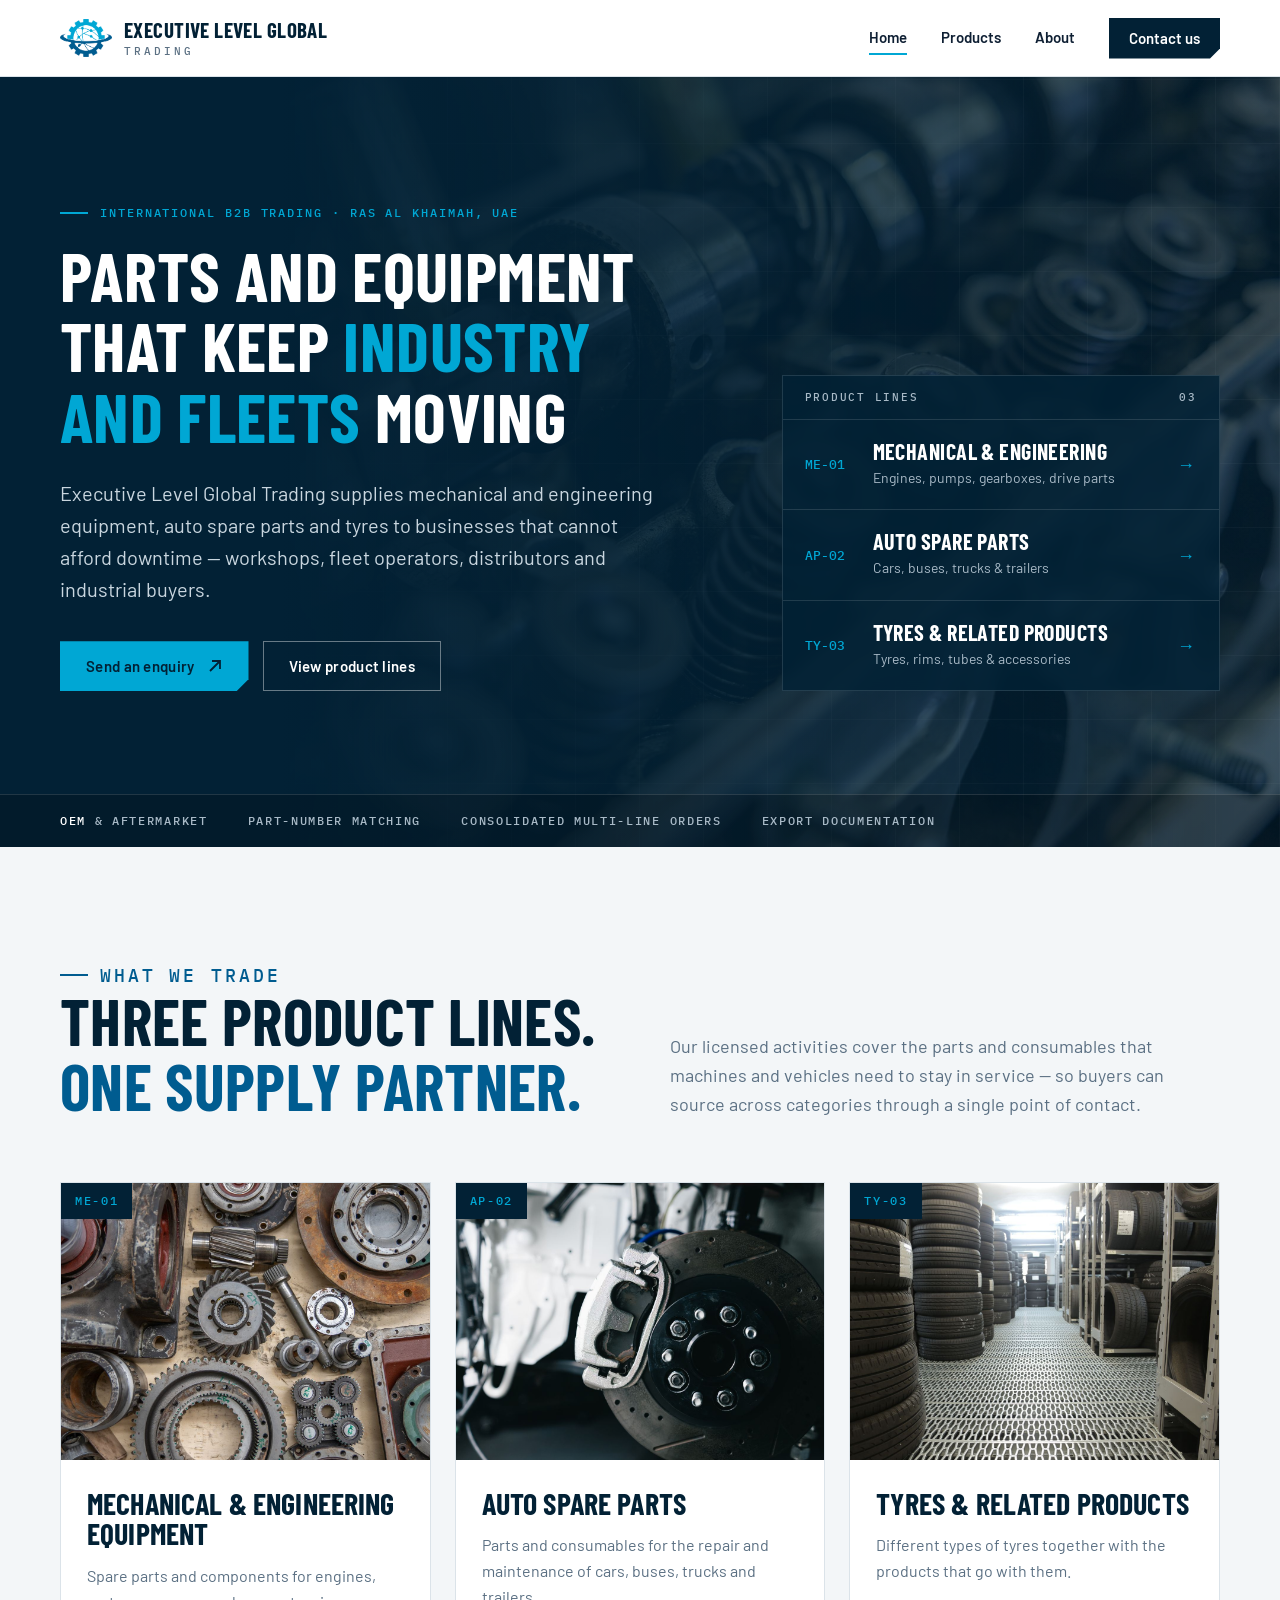
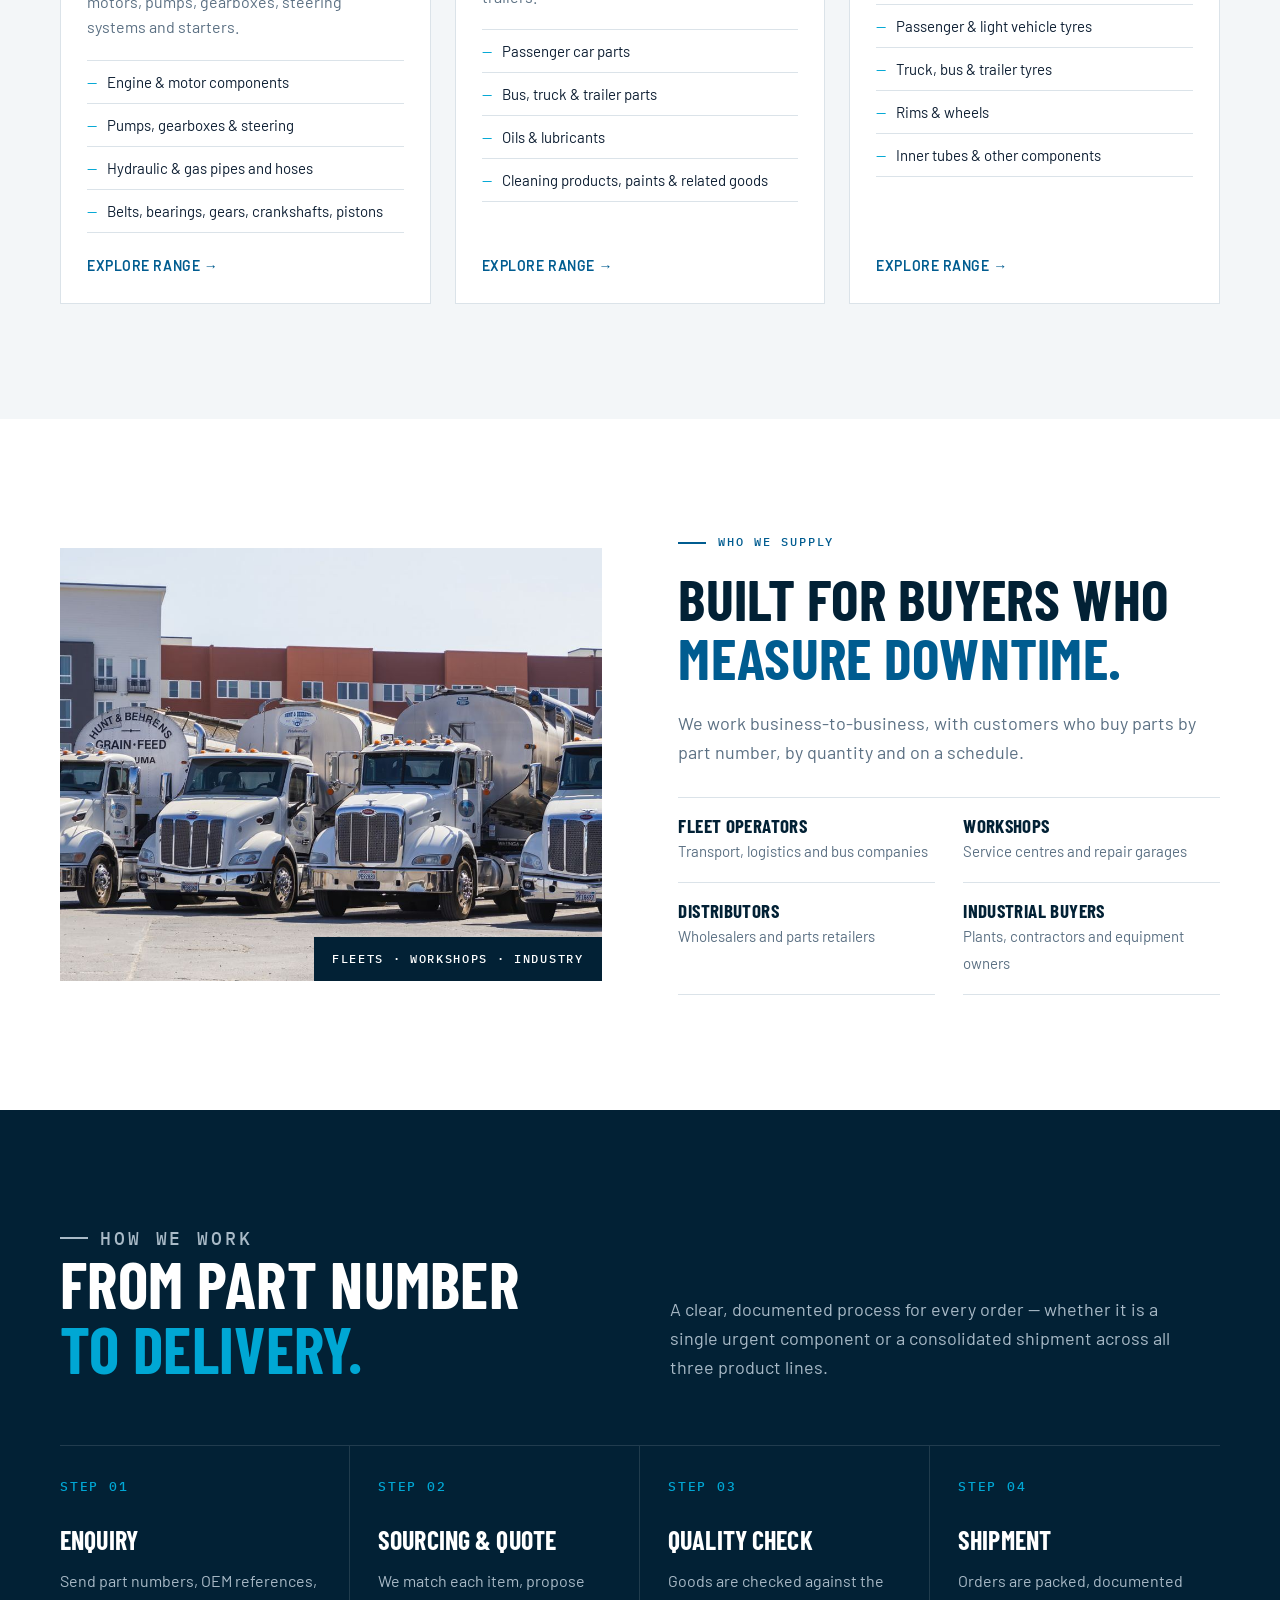
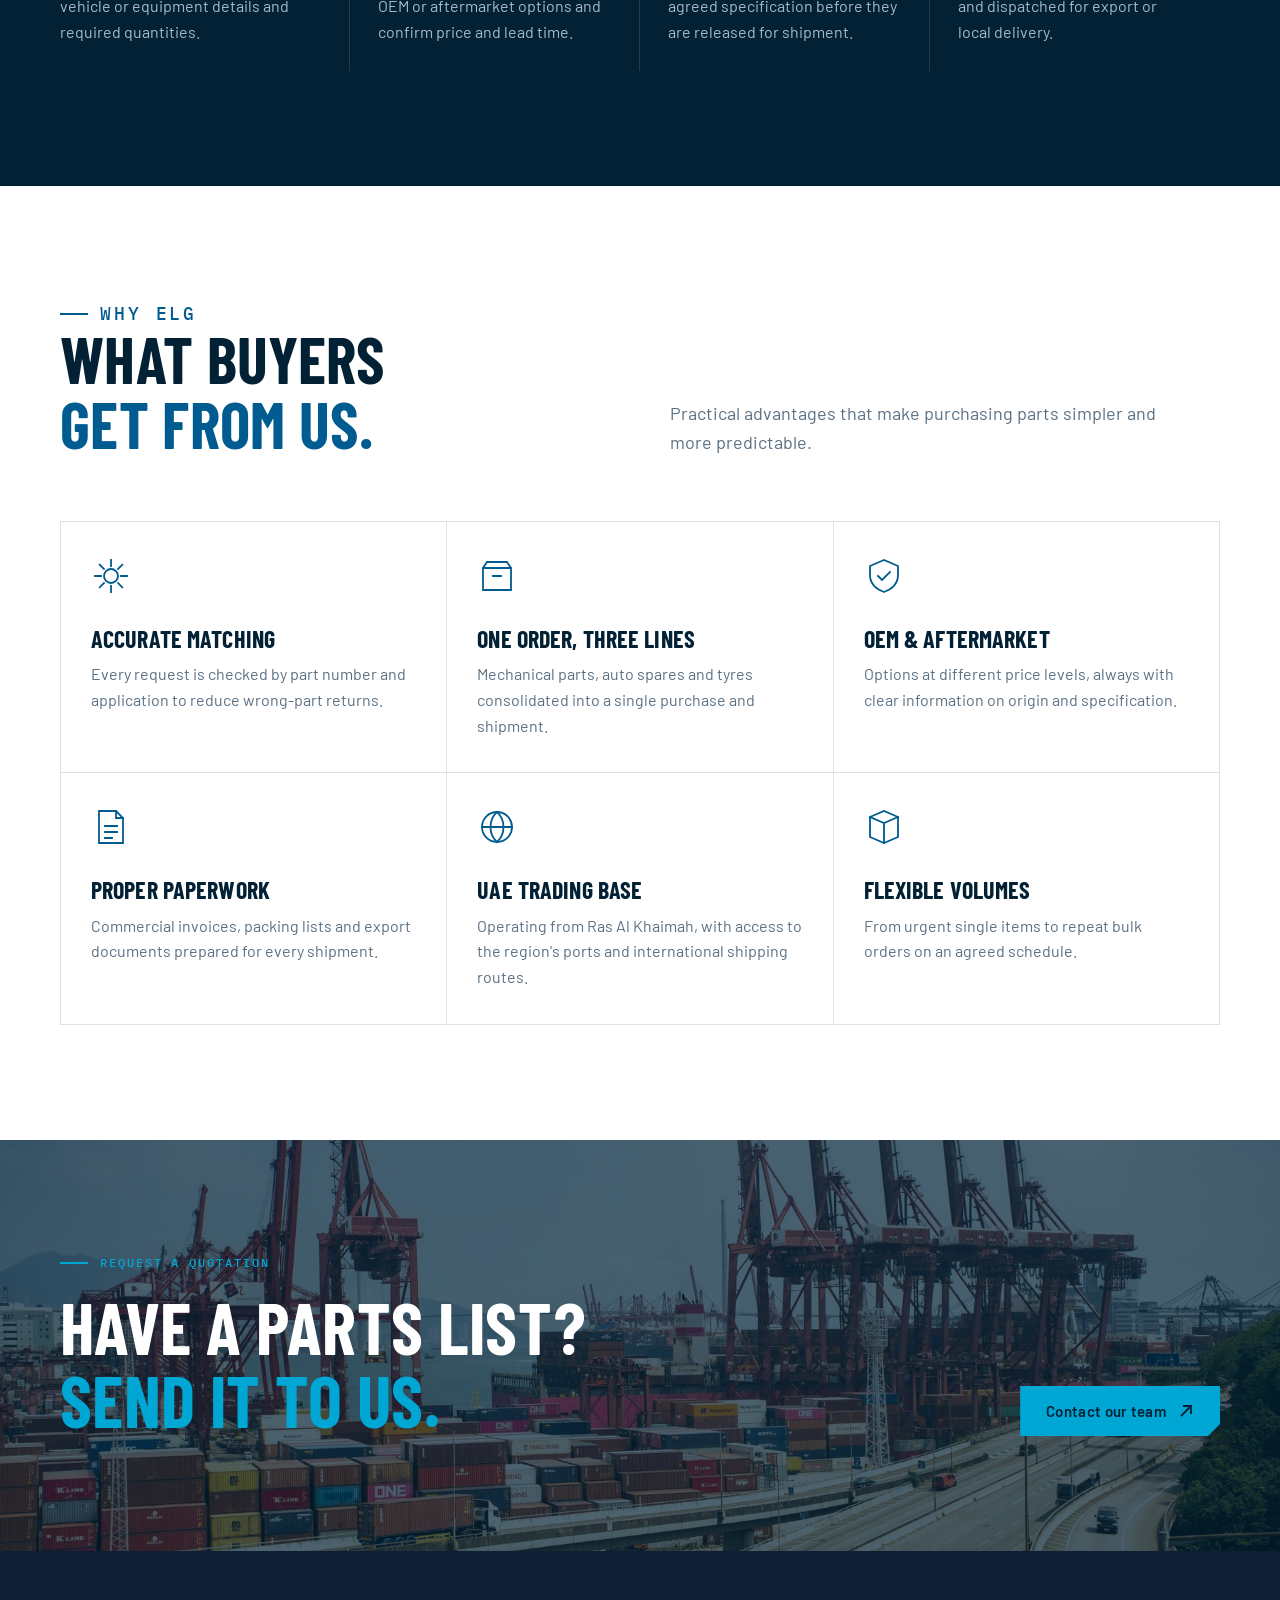
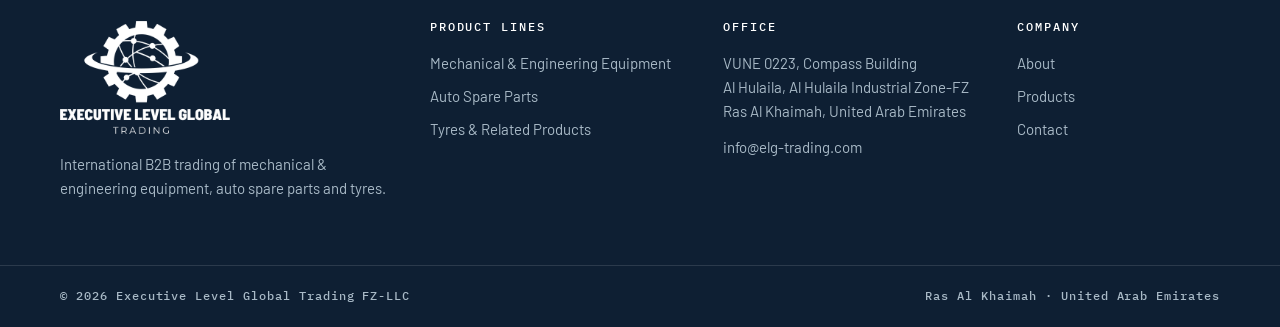
==== commit 66ee6497: "Footer: Executive Level Global Trading FZ-LLC Co-Authored-By: Claude Opus 5.5 <noreply@anthropic.com" ====
--- a/index.html
+++ b/index.html
@@ -185,7 +185,7 @@
   </div>
   <div class="footer-bottom">
     <div class="wrap">
-      <span>© <span data-year>2026</span> Executive Level Global Trading LLC</span>
+      <span>© <span data-year>2026</span> Executive Level Global Trading FZ-LLC</span>
       <span>Ras Al Khaimah · United Arab Emirates</span>
     </div>
   </div>
